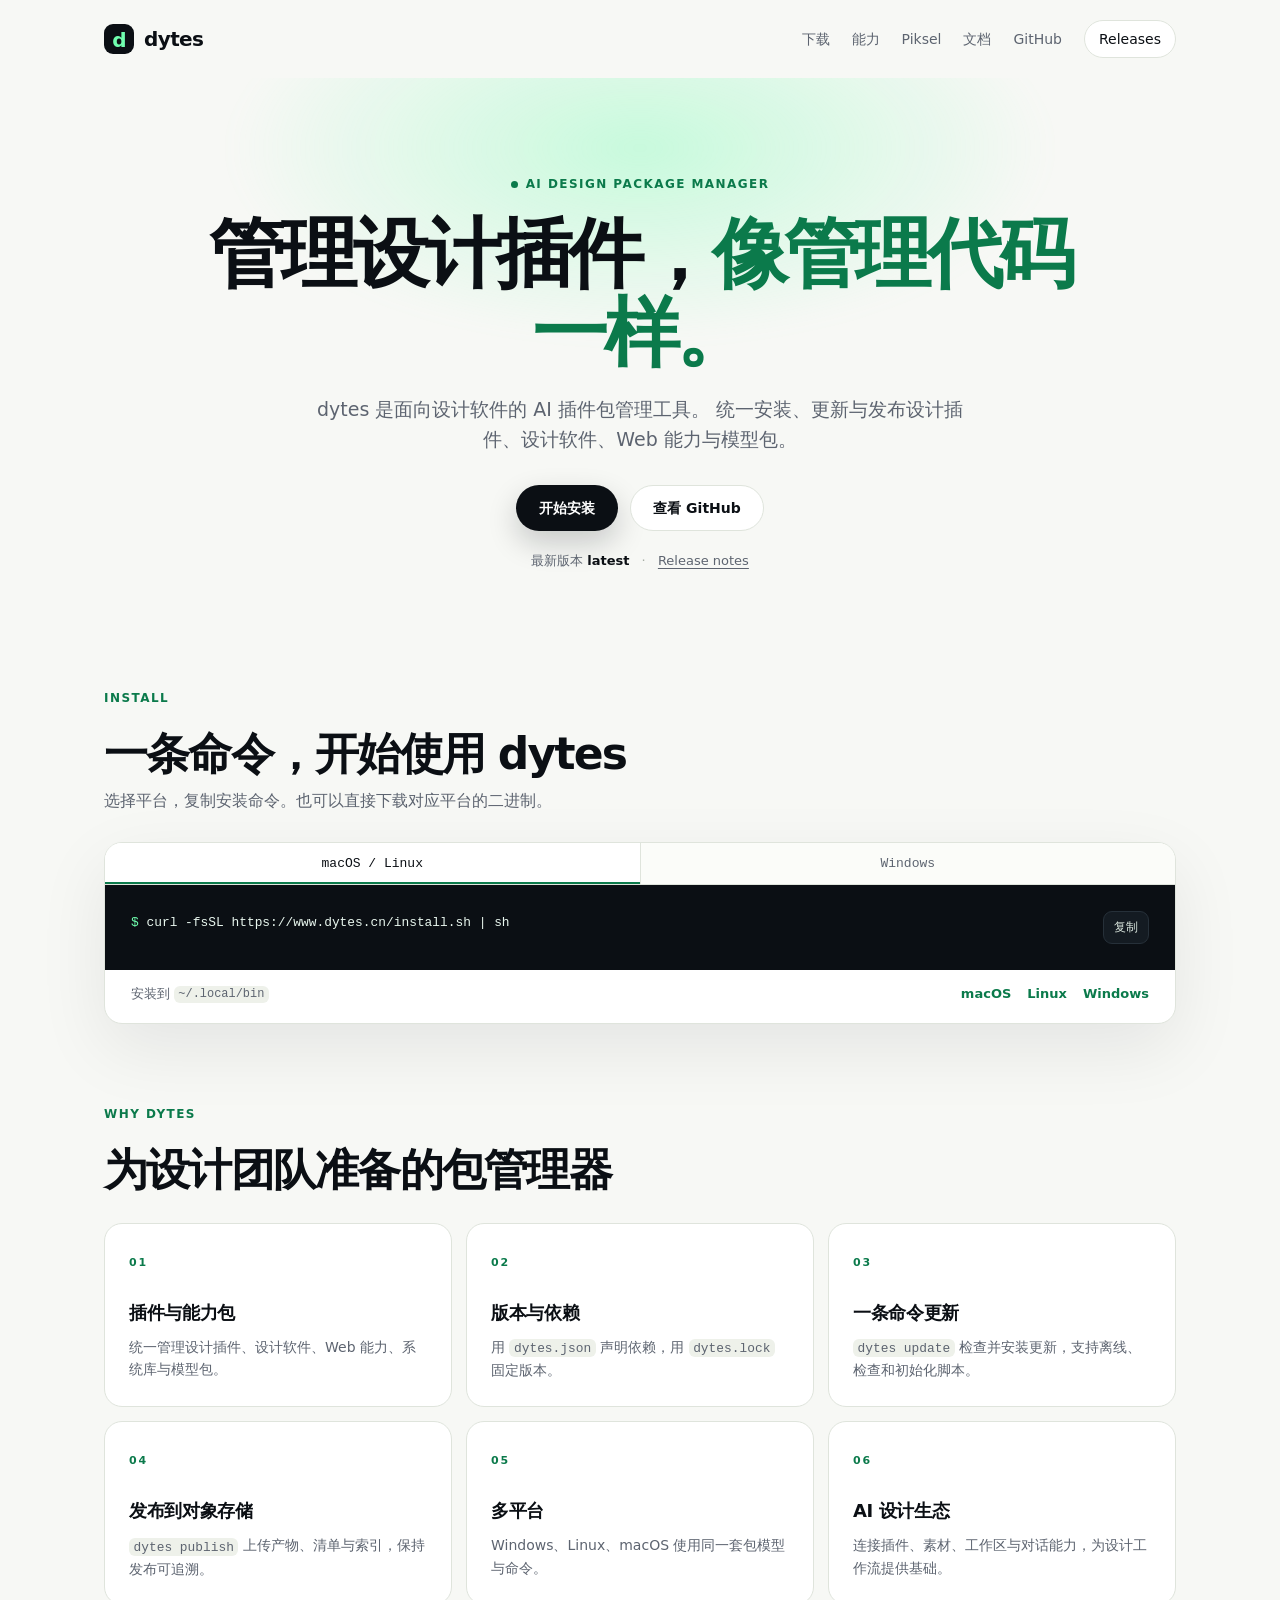
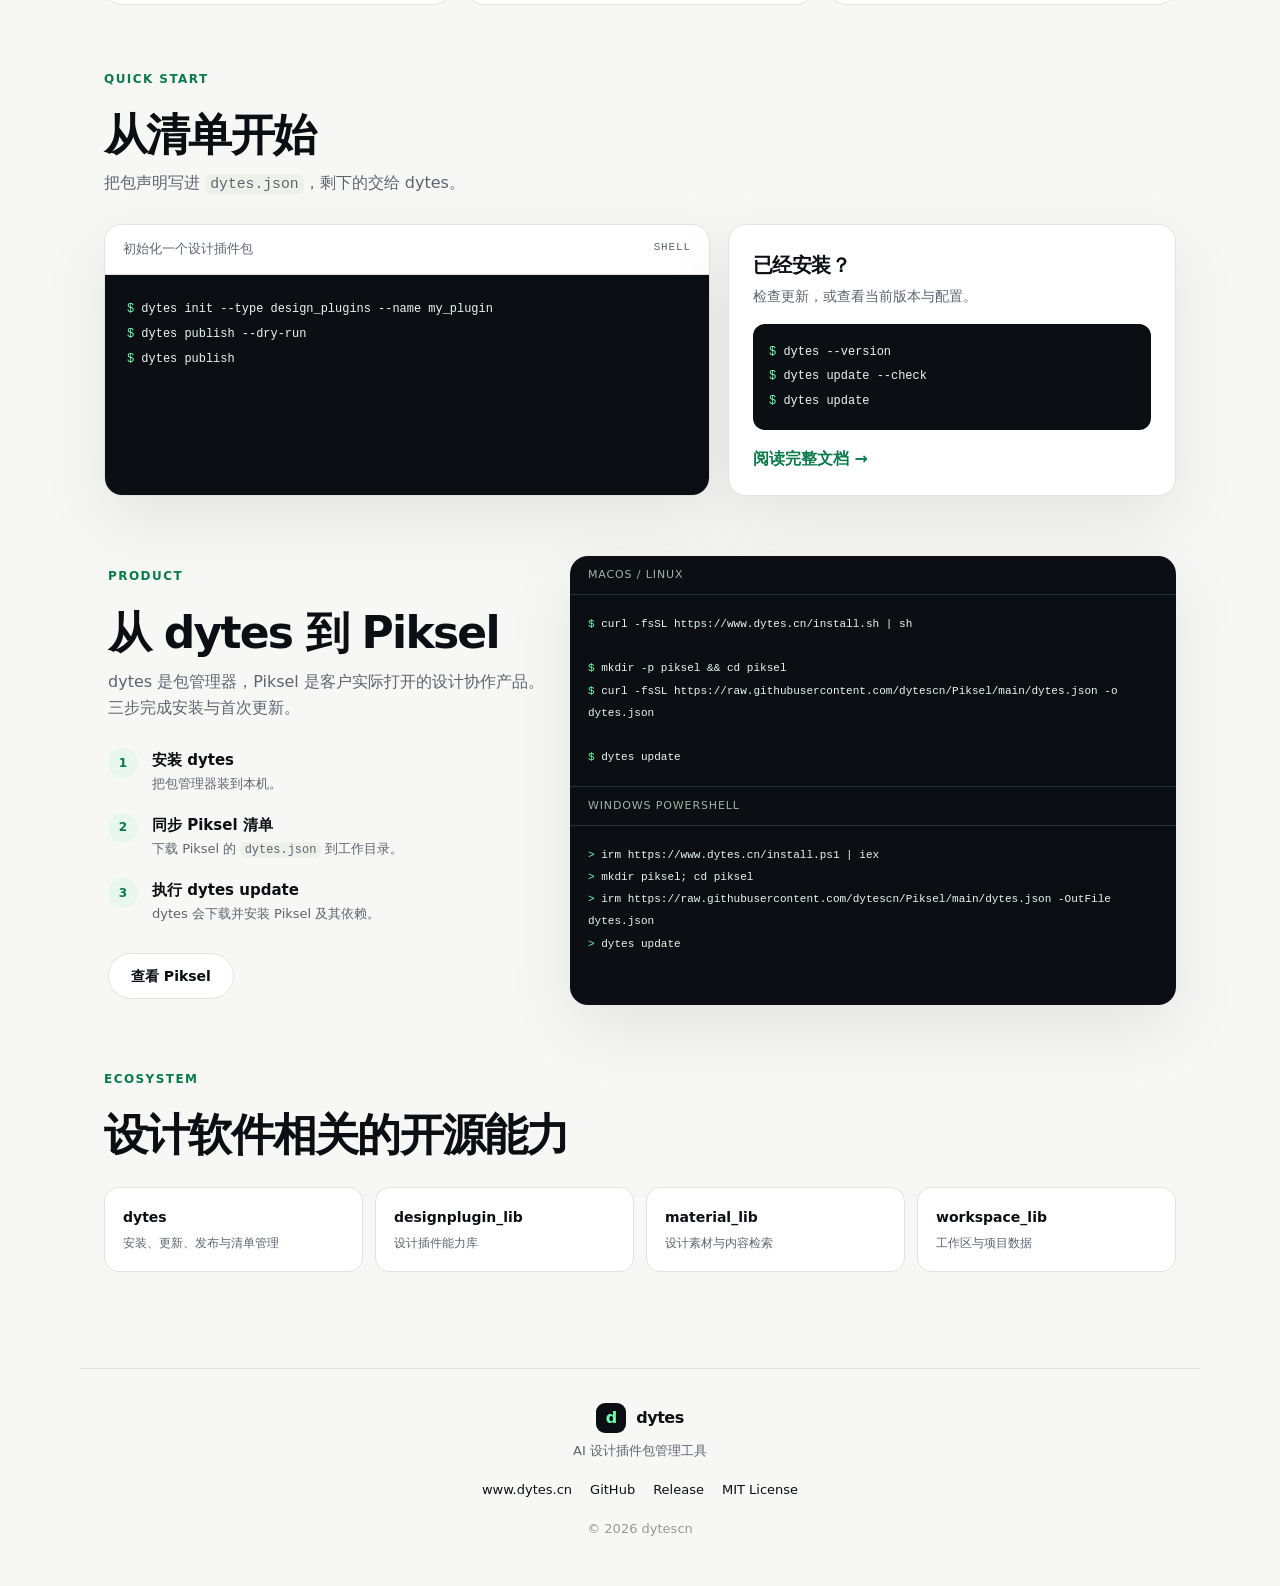
==== index.html @ 40e264ad "feat: 初始化 dytescn 官网" ====
<!doctype html>
<html lang="zh-CN">
<head>
  <meta charset="utf-8">
  <meta name="viewport" content="width=device-width, initial-scale=1">
  <title>dytes · AI 设计插件包管理工具</title>
  <meta name="description" content="dytes 是面向设计软件的 AI 插件包管理工具，统一安装、更新和发布设计插件、设计软件与模型。">
  <meta name="theme-color" content="#0b0f14">
  <link rel="canonical" href="https://www.dytes.cn/">
  <meta property="og:type" content="website">
  <meta property="og:site_name" content="dytes">
  <meta property="og:title" content="dytes · AI 设计插件包管理工具">
  <meta property="og:description" content="统一管理设计插件、设计软件与模型包。">
  <meta property="og:url" content="https://www.dytes.cn/">
  <link rel="icon" href="data:image/svg+xml,%3Csvg xmlns='http://www.w3.org/2000/svg' viewBox='0 0 64 64'%3E%3Crect width='64' height='64' rx='14' fill='%230b0f14'/%3E%3Cpath d='M20 18h12c10 0 16 5.6 16 14s-6 14-16 14H20V18zm10 8v12h2c5 0 8-2.3 8-6s-3-6-8-6h-2z' fill='%2370ffaf'/%3E%3C/svg%3E">
  <link rel="stylesheet" href="./assets/css/site.css">
</head>
<body>
  <header class="site-header">
    <a class="brand" href="/" aria-label="dytes 首页">
      <span class="brand-mark">d</span>
      <span>dytes</span>
    </a>
    <nav class="site-nav" aria-label="主导航">
      <a href="#download">下载</a>
      <a href="#features">能力</a>
      <a href="#piksel">Piksel</a>
      <a href="https://github.com/dytescn/dytes/tree/main/docs">文档</a>
      <a href="https://github.com/dytescn">GitHub</a>
      <a class="nav-cta" href="https://github.com/dytescn/dytes/releases/latest">Releases</a>
    </nav>
  </header>

  <main>
    <section class="hero">
      <div class="hero-badge">AI design package manager</div>
      <h1>管理设计插件，<span>像管理代码一样。</span></h1>
      <p class="hero-copy">
        dytes 是面向设计软件的 AI 插件包管理工具。
        统一安装、更新与发布设计插件、设计软件、Web 能力与模型包。
      </p>
      <div class="hero-actions">
        <a class="button button-primary" href="#download">开始安装</a>
        <a class="button button-ghost" href="https://github.com/dytescn">查看 GitHub</a>
      </div>
      <p class="release-line">
        最新版本 <strong data-release-version>latest</strong>
        <span class="dot">·</span>
        <a data-release-link href="https://github.com/dytescn/dytes/releases/latest">Release notes</a>
      </p>
    </section>

    <section class="download-section" id="download">
      <div class="section-heading">
        <p class="eyebrow">Install</p>
        <h2>一条命令，开始使用 dytes</h2>
        <p>选择平台，复制安装命令。也可以直接下载对应平台的二进制。</p>
      </div>

      <div class="install-card">
        <div class="install-tabs" role="tablist" aria-label="安装平台">
          <button type="button" role="tab" aria-selected="true" data-tab="unix">macOS / Linux</button>
          <button type="button" role="tab" aria-selected="false" data-tab="windows">Windows</button>
        </div>
        <div class="install-command">
          <pre><code data-command="unix"><span class="prompt">$</span> curl -fsSL https://www.dytes.cn/install.sh | sh</code><code data-command="windows" hidden><span class="prompt">&gt;</span> irm https://www.dytes.cn/install.ps1 | iex</code></pre>
          <button class="copy-button" type="button" data-copy>复制</button>
        </div>
        <div class="install-meta">
          <span data-install-hint>安装到 <code>~/.local/bin</code></span>
          <span class="install-links">
            <a href="https://github.com/dytescn/dytes/releases/latest/download/dytes-macos">macOS</a>
            <a href="https://github.com/dytescn/dytes/releases/latest/download/dytes-linux">Linux</a>
            <a href="https://github.com/dytescn/dytes/releases/latest/download/dytes-windows.exe">Windows</a>
          </span>
        </div>
      </div>
    </section>

    <section class="features" id="features">
      <div class="section-heading">
        <p class="eyebrow">Why dytes</p>
        <h2>为设计团队准备的包管理器</h2>
      </div>
      <div class="feature-grid">
        <article class="feature-card">
          <span class="feature-icon">01</span>
          <h3>插件与能力包</h3>
          <p>统一管理设计插件、设计软件、Web 能力、系统库与模型包。</p>
        </article>
        <article class="feature-card">
          <span class="feature-icon">02</span>
          <h3>版本与依赖</h3>
          <p>用 <code>dytes.json</code> 声明依赖，用 <code>dytes.lock</code> 固定版本。</p>
        </article>
        <article class="feature-card">
          <span class="feature-icon">03</span>
          <h3>一条命令更新</h3>
          <p><code>dytes update</code> 检查并安装更新，支持离线、检查和初始化脚本。</p>
        </article>
        <article class="feature-card">
          <span class="feature-icon">04</span>
          <h3>发布到对象存储</h3>
          <p><code>dytes publish</code> 上传产物、清单与索引，保持发布可追溯。</p>
        </article>
        <article class="feature-card">
          <span class="feature-icon">05</span>
          <h3>多平台</h3>
          <p>Windows、Linux、macOS 使用同一套包模型与命令。</p>
        </article>
        <article class="feature-card">
          <span class="feature-icon">06</span>
          <h3>AI 设计生态</h3>
          <p>连接插件、素材、工作区与对话能力，为设计工作流提供基础。</p>
        </article>
      </div>
    </section>

    <section class="quickstart">
      <div class="section-heading">
        <p class="eyebrow">Quick start</p>
        <h2>从清单开始</h2>
        <p>把包声明写进 <code>dytes.json</code>，剩下的交给 dytes。</p>
      </div>
      <div class="quickstart-grid">
        <div class="code-card">
          <div class="code-card-head">
            <span>初始化一个设计插件包</span>
            <span class="code-lang">shell</span>
          </div>
          <pre><code><span class="prompt">$</span> dytes init --type design_plugins --name my_plugin
<span class="prompt">$</span> dytes publish --dry-run
<span class="prompt">$</span> dytes publish</code></pre>
        </div>
        <div class="quickstart-copy">
          <h3>已经安装？</h3>
          <p>检查更新，或查看当前版本与配置。</p>
          <pre><code><span class="prompt">$</span> dytes --version
<span class="prompt">$</span> dytes update --check
<span class="prompt">$</span> dytes update</code></pre>
          <a class="text-link" href="https://github.com/dytescn/dytes/tree/main/docs">阅读完整文档 →</a>
        </div>
      </div>
    </section>

    <section class="piksel" id="piksel">
      <div class="piksel-panel">
        <div class="piksel-copy">
          <p class="eyebrow">Product</p>
          <h2>从 dytes 到 Piksel</h2>
          <p>
            dytes 是包管理器，Piksel 是客户实际打开的设计协作产品。
            三步完成安装与首次更新。
          </p>
          <ol class="steps">
            <li>
              <span class="step-index">1</span>
              <div>
                <strong>安装 dytes</strong>
                <p>把包管理器装到本机。</p>
              </div>
            </li>
            <li>
              <span class="step-index">2</span>
              <div>
                <strong>同步 Piksel 清单</strong>
                <p>下载 Piksel 的 <code>dytes.json</code> 到工作目录。</p>
              </div>
            </li>
            <li>
              <span class="step-index">3</span>
              <div>
                <strong>执行 dytes update</strong>
                <p>dytes 会下载并安装 Piksel 及其依赖。</p>
              </div>
            </li>
          </ol>
          <a class="button button-ghost" href="https://github.com/dytescn/Piksel">查看 Piksel</a>
        </div>
        <div class="piksel-terminal">
          <div class="terminal-head">macOS / Linux</div>
          <pre><code><span class="prompt">$</span> curl -fsSL https://www.dytes.cn/install.sh | sh

<span class="prompt">$</span> mkdir -p piksel &amp;&amp; cd piksel
<span class="prompt">$</span> curl -fsSL https://raw.githubusercontent.com/dytescn/Piksel/main/dytes.json -o dytes.json

<span class="prompt">$</span> dytes update</code></pre>
          <div class="terminal-head terminal-head-second">Windows PowerShell</div>
          <pre><code><span class="prompt">&gt;</span> irm https://www.dytes.cn/install.ps1 | iex
<span class="prompt">&gt;</span> mkdir piksel; cd piksel
<span class="prompt">&gt;</span> irm https://raw.githubusercontent.com/dytescn/Piksel/main/dytes.json -OutFile dytes.json
<span class="prompt">&gt;</span> dytes update</code></pre>
        </div>
      </div>
    </section>

    <section class="ecosystem" id="ecosystem">
      <div class="section-heading">
        <p class="eyebrow">Ecosystem</p>
        <h2>设计软件相关的开源能力</h2>
      </div>
      <div class="ecosystem-list">
        <a href="https://github.com/dytescn/dytes" class="ecosystem-item">
          <strong>dytes</strong>
          <span>安装、更新、发布与清单管理</span>
        </a>
        <a href="https://github.com/dytescn/designplugin_lib" class="ecosystem-item">
          <strong>designplugin_lib</strong>
          <span>设计插件能力库</span>
        </a>
        <a href="https://github.com/dytescn/material_lib" class="ecosystem-item">
          <strong>material_lib</strong>
          <span>设计素材与内容检索</span>
        </a>
        <a href="https://github.com/dytescn/workspace_lib" class="ecosystem-item">
          <strong>workspace_lib</strong>
          <span>工作区与项目数据</span>
        </a>
      </div>
    </section>
  </main>

  <footer class="site-footer">
    <div class="footer-brand">
      <span class="brand-mark">d</span>
      <strong>dytes</strong>
    </div>
    <p>AI 设计插件包管理工具</p>
    <div class="footer-links">
      <a href="https://www.dytes.cn">www.dytes.cn</a>
      <a href="https://github.com/dytescn">GitHub</a>
      <a href="https://github.com/dytescn/dytes/releases/latest">Release</a>
      <a href="https://github.com/dytescn/dytes/blob/main/LICENSE">MIT License</a>
    </div>
    <p class="copyright">© 2026 dytescn</p>
  </footer>

  <script src="./assets/js/site.js" defer></script>
</body>
</html>
---- assets/css/site.css ----
:root {
  --bg: #f7f8f5;
  --surface: #ffffff;
  --ink: #0b0f14;
  --muted: #5d6470;
  --line: #dfe4dc;
  --accent: #0b7a4b;
  --accent-bright: #70ffaf;
  --accent-soft: #e7f7ee;
  --code: #0b0f14;
  --code-line: #263039;
  --shadow: 0 24px 70px rgba(11, 15, 20, 0.08);
  --radius: 18px;
  --max: 1120px;
}

* {
  box-sizing: border-box;
}

html {
  scroll-behavior: smooth;
}

body {
  margin: 0;
  background: var(--bg);
  color: var(--ink);
  font-family: "Inter", "SF Pro Text", "Segoe UI", "PingFang SC", "Microsoft YaHei", system-ui, sans-serif;
  line-height: 1.6;
  -webkit-font-smoothing: antialiased;
}

a {
  color: inherit;
  text-decoration: none;
}

button,
code,
pre {
  font-family: "SFMono-Regular", "Cascadia Code", "JetBrains Mono", Consolas, monospace;
}

code {
  font-size: 0.92em;
  background: #eef1ea;
  border-radius: 6px;
  padding: 0.12em 0.35em;
}

pre code {
  background: none;
  padding: 0;
}

.site-header {
  position: sticky;
  top: 0;
  z-index: 20;
  display: flex;
  align-items: center;
  justify-content: space-between;
  gap: 24px;
  max-width: var(--max);
  margin: 0 auto;
  padding: 20px 24px;
  backdrop-filter: blur(16px);
  background: rgba(247, 248, 245, 0.86);
}

.brand,
.footer-brand {
  display: inline-flex;
  align-items: center;
  gap: 10px;
  font-weight: 700;
  letter-spacing: -0.03em;
  font-size: 20px;
}

.brand-mark {
  display: inline-grid;
  place-items: center;
  width: 30px;
  height: 30px;
  border-radius: 9px;
  background: var(--ink);
  color: var(--accent-bright);
  font-weight: 800;
}

.site-nav {
  display: flex;
  align-items: center;
  gap: 22px;
  font-size: 14px;
  color: var(--muted);
}

.site-nav a {
  transition: color 0.2s ease;
}

.site-nav a:hover,
.site-nav a:focus-visible {
  color: var(--ink);
}

.nav-cta {
  color: var(--ink) !important;
  border: 1px solid var(--line);
  border-radius: 999px;
  padding: 7px 14px;
  background: var(--surface);
}

main {
  overflow: hidden;
}

.hero {
  position: relative;
  max-width: var(--max);
  margin: 0 auto;
  padding: 92px 24px 72px;
  text-align: center;
}

.hero::before {
  content: "";
  position: absolute;
  inset: -140px 10% auto;
  height: 420px;
  background: radial-gradient(ellipse at center, rgba(112, 255, 175, 0.35), transparent 65%);
  filter: blur(10px);
  z-index: -1;
}

.hero-badge,
.eyebrow {
  display: inline-flex;
  align-items: center;
  gap: 8px;
  color: var(--accent);
  font-size: 12px;
  font-weight: 700;
  letter-spacing: 0.12em;
  text-transform: uppercase;
}

.hero-badge::before {
  content: "";
  width: 7px;
  height: 7px;
  border-radius: 50%;
  background: var(--accent);
}

h1,
h2,
h3,
p {
  margin-top: 0;
}

h1 {
  max-width: 880px;
  margin: 18px auto 22px;
  font-size: clamp(42px, 7vw, 76px);
  line-height: 1.04;
  letter-spacing: -0.055em;
}

h1 span {
  color: var(--accent);
}

.hero-copy {
  max-width: 660px;
  margin: 0 auto 30px;
  color: var(--muted);
  font-size: clamp(16px, 2vw, 19px);
}

.hero-actions {
  display: flex;
  justify-content: center;
  flex-wrap: wrap;
  gap: 12px;
}

.button {
  display: inline-flex;
  align-items: center;
  justify-content: center;
  min-height: 46px;
  padding: 0 22px;
  border-radius: 999px;
  border: 1px solid transparent;
  font-size: 14px;
  font-weight: 700;
  transition: transform 0.2s ease, box-shadow 0.2s ease, background 0.2s ease;
}

.button:hover {
  transform: translateY(-1px);
}

.button-primary {
  background: var(--ink);
  color: #fff;
  box-shadow: 0 12px 30px rgba(11, 15, 20, 0.2);
}

.button-primary:hover {
  background: #182028;
}

.button-ghost {
  background: var(--surface);
  border-color: var(--line);
}

.release-line {
  margin: 20px 0 0;
  color: var(--muted);
  font-size: 13px;
}

.release-line strong {
  color: var(--ink);
}

.release-line a {
  text-decoration: underline;
  text-underline-offset: 3px;
}

.dot {
  margin: 0 8px;
  color: #a7aea4;
}

.download-section,
.features,
.quickstart,

.piksel {
  max-width: var(--max);
  margin: 0 auto;
  padding: 40px 24px 20px;
}

.piksel-panel {
  display: grid;
  grid-template-columns: 0.85fr 1.15fr;
  gap: 18px;
  align-items: stretch;
}

.piksel-copy {
  padding: 6px 4px;
}

.piksel-copy h2 {
  margin: 10px 0 12px;
  font-size: clamp(30px, 4vw, 44px);
  line-height: 1.1;
  letter-spacing: -0.04em;
}

.piksel-copy > p:not(.eyebrow) {
  color: var(--muted);
}

.steps {
  display: grid;
  gap: 18px;
  margin: 28px 0;
  padding: 0;
  list-style: none;
}

.steps li {
  display: flex;
  gap: 14px;
  align-items: flex-start;
}

.step-index {
  display: inline-grid;
  flex: 0 0 30px;
  place-items: center;
  width: 30px;
  height: 30px;
  border-radius: 50%;
  background: var(--accent-soft);
  color: var(--accent);
  font-size: 12px;
  font-weight: 700;
}

.steps strong {
  display: block;
  font-size: 15px;
}

.steps p {
  margin: 2px 0 0;
  color: var(--muted);
  font-size: 13px;
}

.piksel-terminal {
  overflow: hidden;
  border-radius: var(--radius);
  background: var(--code);
  color: #e9f7ef;
  box-shadow: var(--shadow);
}

.terminal-head {
  padding: 10px 18px;
  border-bottom: 1px solid var(--code-line);
  color: #9eb3a5;
  font-size: 11px;
  letter-spacing: 0.08em;
  text-transform: uppercase;
}

.terminal-head-second {
  border-top: 1px solid var(--code-line);
}

.piksel-terminal pre {
  margin: 0;
  padding: 18px;
  overflow-x: auto;
  color: #e9f7ef;
  font-size: 12px;
  line-height: 1.85;
}

.piksel-terminal pre code {
  white-space: pre-wrap;
  word-break: break-word;
}

@media (max-width: 880px) {
  .piksel-panel {
    grid-template-columns: 1fr;
  }

  .piksel-copy {
    padding: 0;
  }
}

.ecosystem {
  max-width: var(--max);
  margin: 0 auto;
  padding: 76px 24px;
}

.section-heading {
  max-width: 680px;
  margin-bottom: 28px;
}

.section-heading h2 {
  margin: 10px 0 10px;
  font-size: clamp(30px, 4vw, 44px);
  line-height: 1.1;
  letter-spacing: -0.04em;
}

.section-heading p:last-child {
  margin-bottom: 0;
  color: var(--muted);
}

.install-card {
  overflow: hidden;
  border: 1px solid var(--line);
  border-radius: var(--radius);
  background: var(--surface);
  box-shadow: var(--shadow);
}

.install-tabs {
  display: flex;
  border-bottom: 1px solid var(--line);
  background: #fbfcf9;
}

.install-tabs button {
  flex: 1;
  border: 0;
  border-right: 1px solid var(--line);
  background: transparent;
  padding: 13px 18px;
  color: var(--muted);
  font-size: 13px;
  cursor: pointer;
}

.install-tabs button:last-child {
  border-right: 0;
}

.install-tabs button[aria-selected="true"] {
  color: var(--ink);
  background: var(--surface);
  box-shadow: inset 0 -2px 0 var(--accent);
}

.install-command {
  display: flex;
  align-items: flex-start;
  gap: 16px;
  padding: 26px;
  background: var(--code);
  color: #e9f7ef;
}

.install-command pre {
  flex: 1;
  min-width: 0;
  margin: 0;
  overflow-x: auto;
  white-space: pre-wrap;
  word-break: break-word;
  font-size: 14px;
}

.prompt {
  color: var(--accent-bright);
  user-select: none;
}

.copy-button {
  border: 1px solid var(--code-line);
  border-radius: 9px;
  background: #141b22;
  color: #d8e4dc;
  padding: 7px 10px;
  font-size: 12px;
  cursor: pointer;
  white-space: nowrap;
  transition: background 0.2s ease, border-color 0.2s ease;
}

.copy-button:hover {
  background: #1d2831;
  border-color: #3b4a54;
}

.install-meta {
  display: flex;
  align-items: center;
  justify-content: space-between;
  gap: 18px;
  flex-wrap: wrap;
  padding: 14px 26px 18px;
  color: var(--muted);
  font-size: 13px;
}

.install-links {
  display: flex;
  gap: 16px;
}

.install-links a,
.text-link {
  color: var(--accent);
  font-weight: 600;
}

.features {
  padding-top: 56px;
}

.feature-grid {
  display: grid;
  grid-template-columns: repeat(3, minmax(0, 1fr));
  gap: 14px;
}

.feature-card {
  border: 1px solid var(--line);
  border-radius: var(--radius);
  background: var(--surface);
  padding: 24px;
  transition: transform 0.2s ease, box-shadow 0.2s ease;
}

.feature-card:hover {
  transform: translateY(-3px);
  box-shadow: 0 16px 40px rgba(11, 15, 20, 0.07);
}

.feature-icon {
  display: inline-block;
  margin-bottom: 28px;
  color: var(--accent);
  font-size: 11px;
  font-weight: 700;
  letter-spacing: 0.16em;
}

.feature-card h3 {
  margin-bottom: 8px;
  font-size: 18px;
  letter-spacing: -0.02em;
}

.feature-card p {
  margin-bottom: 0;
  color: var(--muted);
  font-size: 14px;
}

.quickstart {
  padding-top: 40px;
}

.quickstart-grid {
  display: grid;
  grid-template-columns: 1.15fr 0.85fr;
  gap: 18px;
  align-items: stretch;
}

.code-card,
.quickstart-copy {
  border: 1px solid var(--line);
  border-radius: var(--radius);
  background: var(--surface);
  box-shadow: var(--shadow);
}

.code-card-head {
  display: flex;
  justify-content: space-between;
  gap: 12px;
  padding: 14px 18px;
  border-bottom: 1px solid var(--line);
  font-size: 13px;
  color: var(--muted);
}

.code-lang {
  font-family: "SFMono-Regular", Consolas, monospace;
  font-size: 11px;
  text-transform: uppercase;
  letter-spacing: 0.08em;
}

.code-card pre,
.quickstart-copy pre {
  margin: 0;
  padding: 22px;
  overflow-x: auto;
  background: var(--code);
  color: #e9f7ef;
  font-size: 13px;
  line-height: 1.9;
}

.code-card {
  overflow: hidden;
}

.code-card pre {
  min-height: 100%;
}

.quickstart-copy {
  padding: 24px;
}

.quickstart-copy h3 {
  margin-bottom: 4px;
  font-size: 20px;
  letter-spacing: -0.03em;
}

.quickstart-copy p {
  color: var(--muted);
  font-size: 14px;
}

.quickstart-copy pre {
  margin: 16px 0;
  border-radius: 12px;
  padding: 16px;
}

.ecosystem {
  padding-top: 40px;
  padding-bottom: 96px;
}

.ecosystem-list {
  display: grid;
  grid-template-columns: repeat(4, minmax(0, 1fr));
  gap: 12px;
}

.ecosystem-item {
  display: flex;
  flex-direction: column;
  gap: 5px;
  padding: 18px;
  border: 1px solid var(--line);
  border-radius: 14px;
  background: var(--surface);
  transition: border-color 0.2s ease, transform 0.2s ease;
}

.ecosystem-item:hover {
  border-color: var(--accent);
  transform: translateY(-2px);
}

.ecosystem-item strong {
  font-size: 14px;
}

.ecosystem-item span {
  color: var(--muted);
  font-size: 12px;
}

.site-footer {
  max-width: var(--max);
  margin: 0 auto;
  padding: 34px 24px 42px;
  border-top: 1px solid var(--line);
  text-align: center;
  color: var(--muted);
}

.footer-brand {
  justify-content: center;
  color: var(--ink);
  font-size: 16px;
}

.site-footer > p {
  margin: 8px 0;
  font-size: 13px;
}

.footer-links {
  display: flex;
  justify-content: center;
  flex-wrap: wrap;
  gap: 18px;
  margin: 18px 0;
  font-size: 13px;
}

.footer-links a {
  color: var(--ink);
}

.footer-links a:hover {
  color: var(--accent);
}

.copyright {
  color: #929a90;
}

:focus-visible {
  outline: 3px solid rgba(11, 122, 75, 0.45);
  outline-offset: 3px;
}

@media (max-width: 880px) {
  .site-header {
    padding: 16px 18px;
  }

  .site-nav {
    gap: 14px;
    font-size: 13px;
  }

  .site-nav a:nth-child(2),
  .site-nav a:nth-child(3) {
    display: none;
  }

  .hero {
    padding-top: 64px;
  }

  .feature-grid {
    grid-template-columns: repeat(2, minmax(0, 1fr));
  }

  .quickstart-grid {
    grid-template-columns: 1fr;
  }

  .ecosystem-list {
    grid-template-columns: repeat(2, minmax(0, 1fr));
  }
}

@media (max-width: 560px) {
  h1 {
    font-size: 42px;
  }

  .hero-actions .button {
    width: 100%;
  }

  .install-command {
    flex-direction: column;
  }

  .copy-button {
    align-self: flex-end;
  }

  .install-meta {
    align-items: flex-start;
    flex-direction: column;
  }

  .feature-grid,
  .ecosystem-list {
    grid-template-columns: 1fr;
  }
}
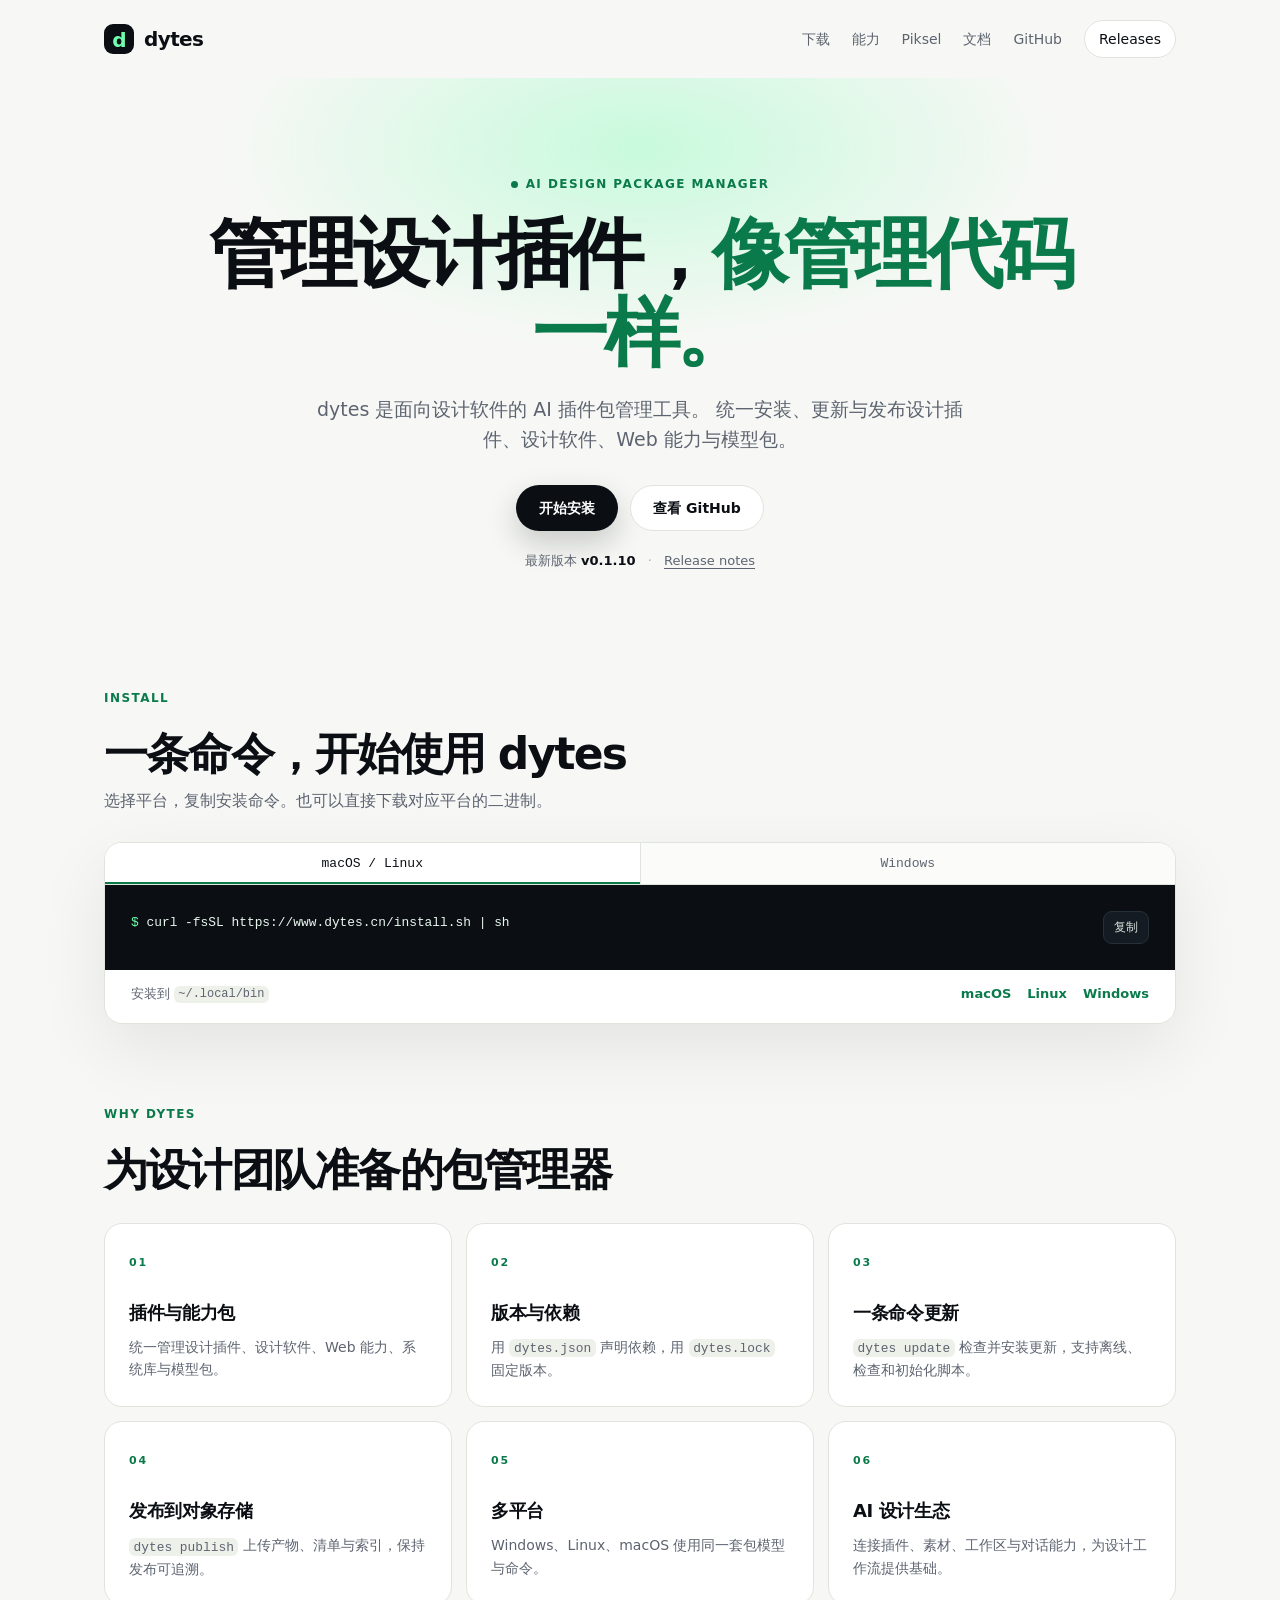
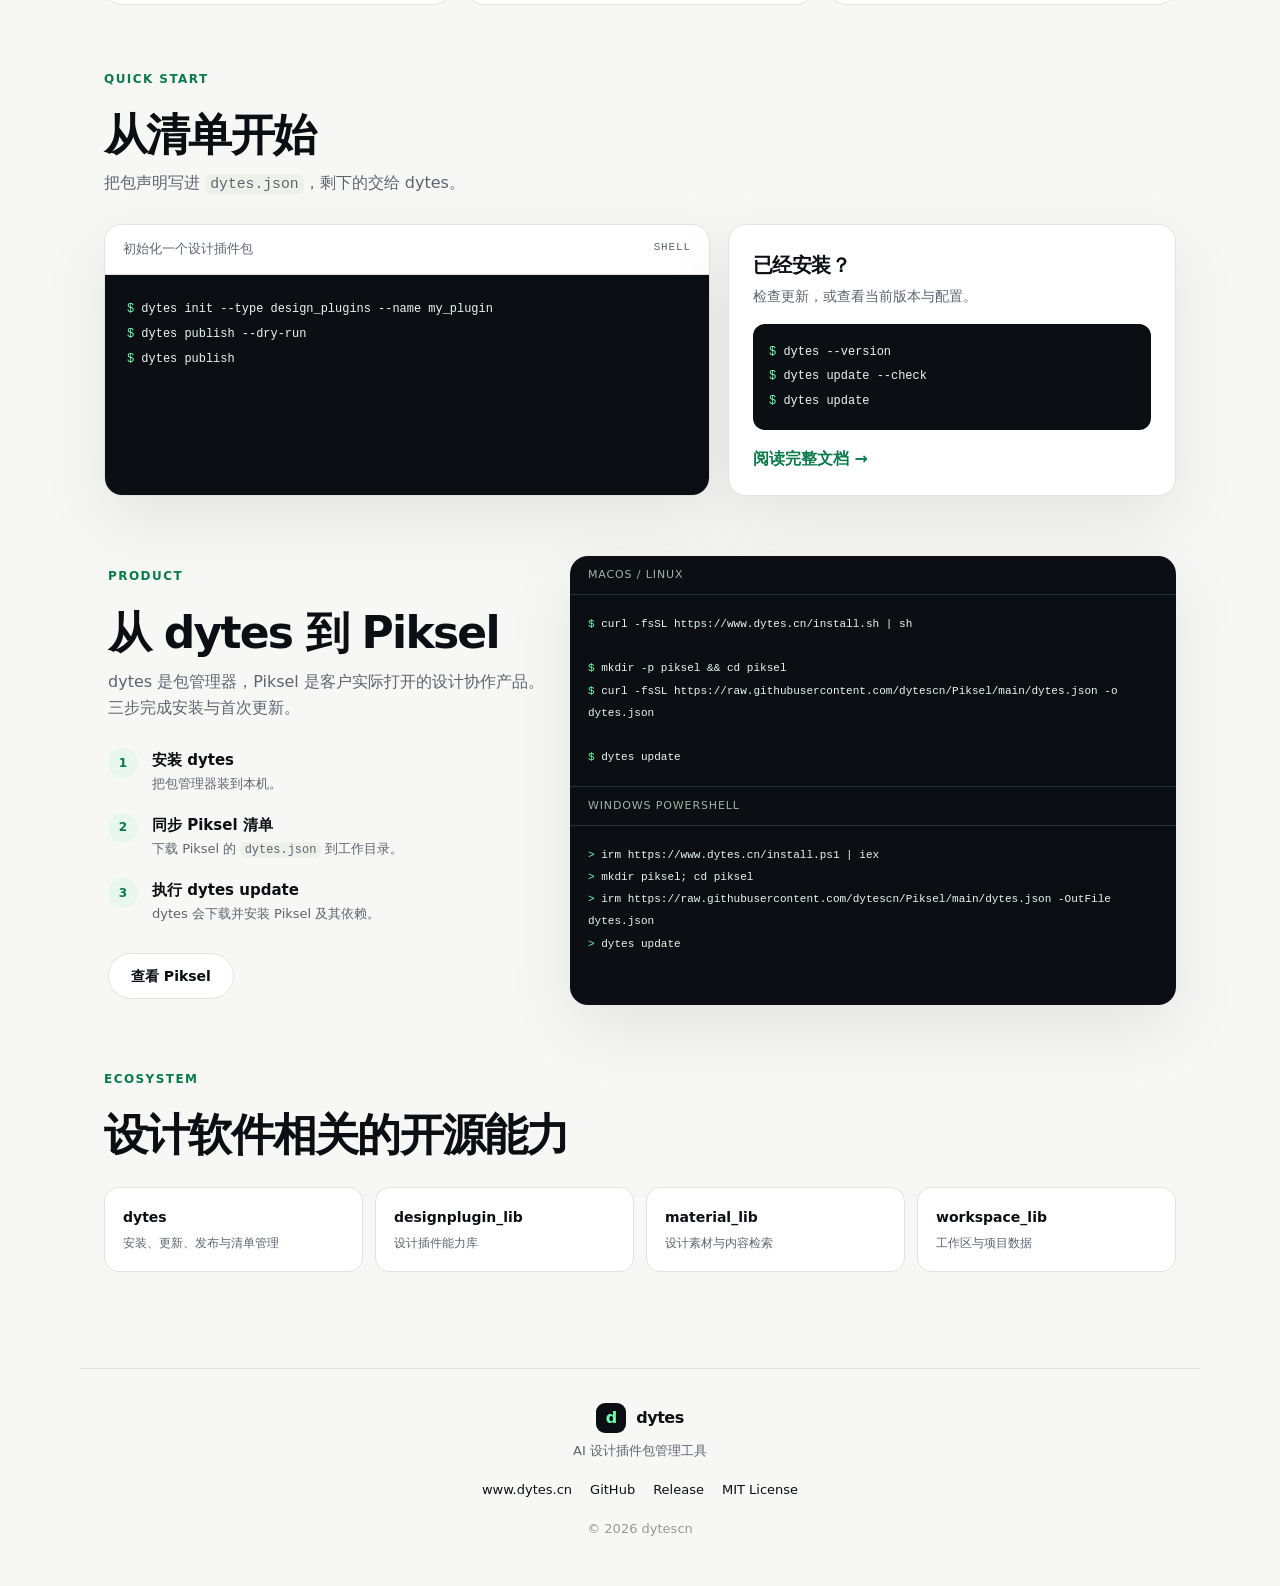
==== commit 1c87563d: "feat: 同步 dytes 发布版本并新增自动同步 workflow" ====
--- a/index.html
+++ b/index.html
@@ -69,9 +69,9 @@
         <div class="install-meta">
           <span data-install-hint>安装到 <code>~/.local/bin</code></span>
           <span class="install-links">
-            <a href="https://github.com/dytescn/dytes/releases/latest/download/dytes-macos">macOS</a>
-            <a href="https://github.com/dytescn/dytes/releases/latest/download/dytes-linux">Linux</a>
-            <a href="https://github.com/dytescn/dytes/releases/latest/download/dytes-windows.exe">Windows</a>
+            <a data-download="macos" href="https://packages.funxdata.com/core/dytes/latest/macos/dytes">macOS</a>
+            <a data-download="linux" href="https://packages.funxdata.com/core/dytes/latest/linux/dytes">Linux</a>
+            <a data-download="windows" href="https://packages.funxdata.com/core/dytes/latest/windows/dytes.exe">Windows</a>
           </span>
         </div>
       </div>
@@ -235,6 +235,7 @@
     <p class="copyright">© 2026 dytescn</p>
   </footer>
 
+  <script src="https://packages.funxdata.com/core/dytes/latest/version.js" defer></script>
   <script src="./assets/js/site.js" defer></script>
 </body>
 </html>
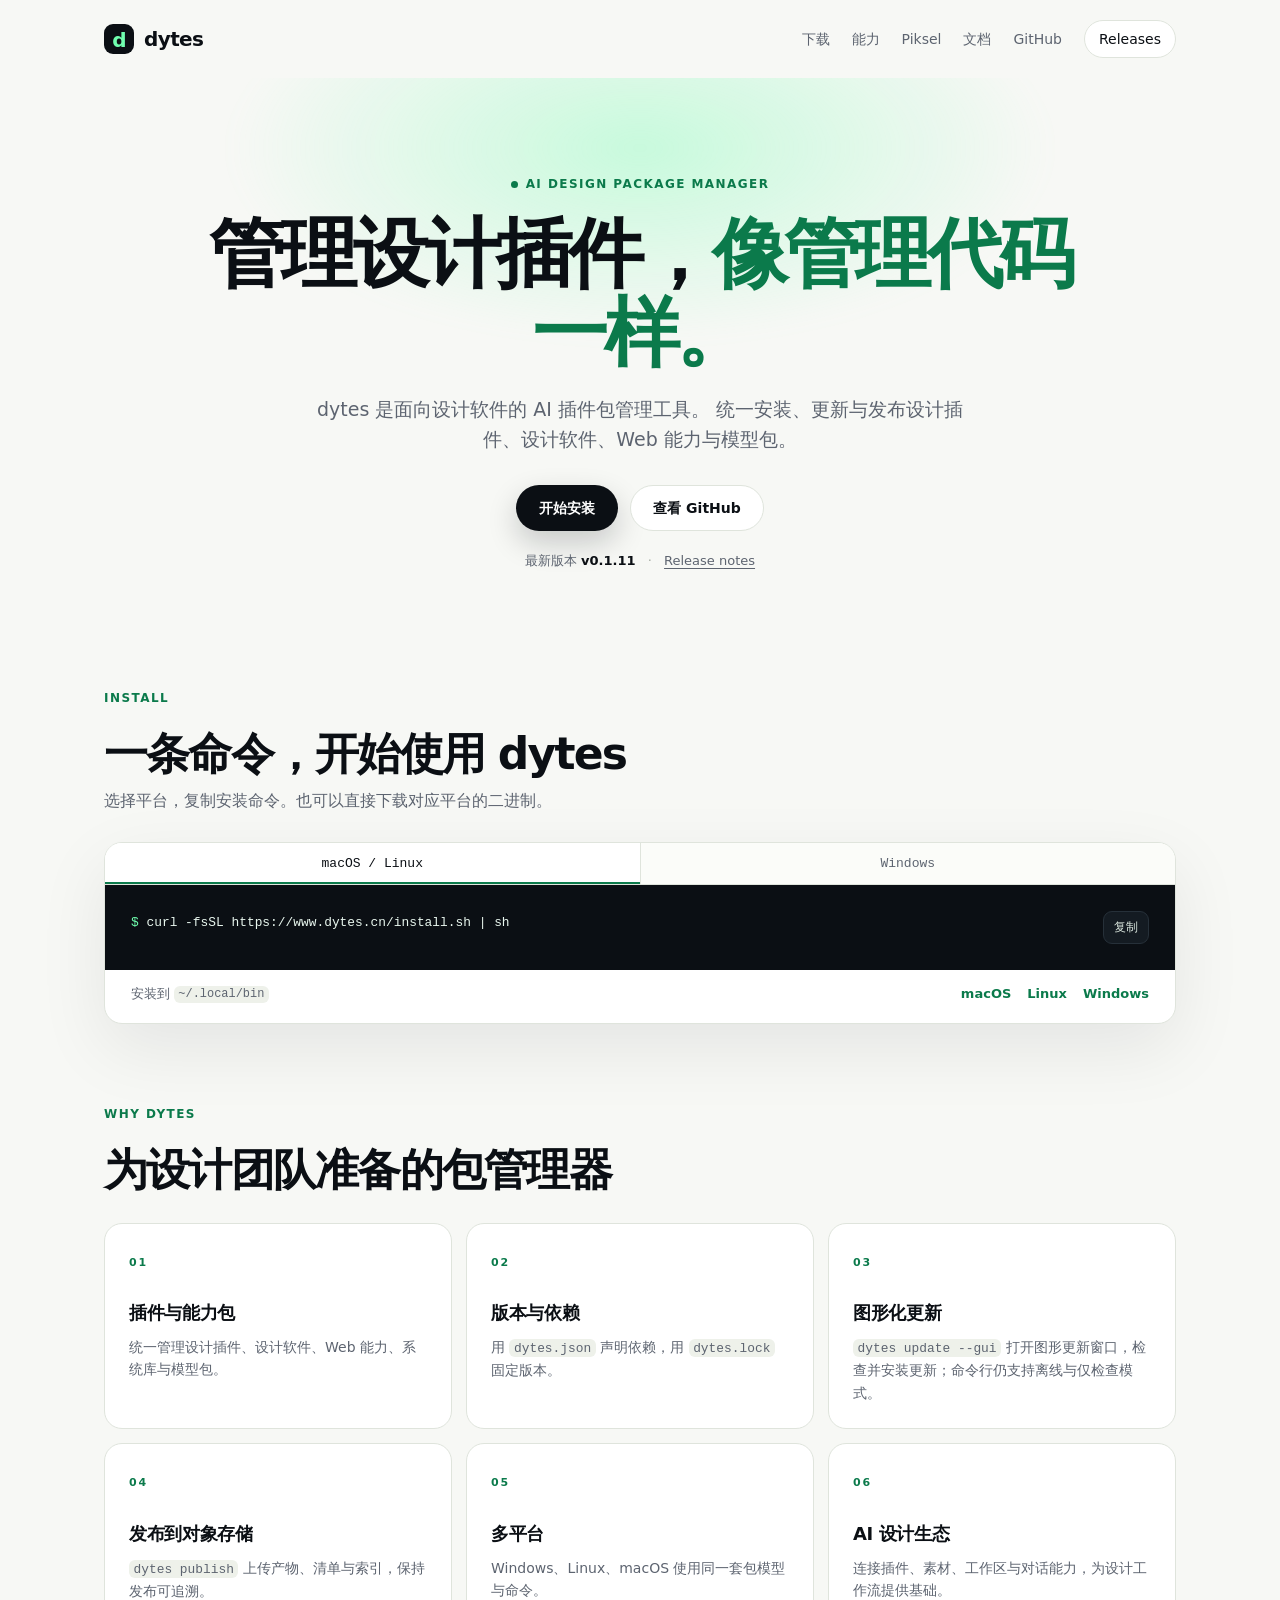
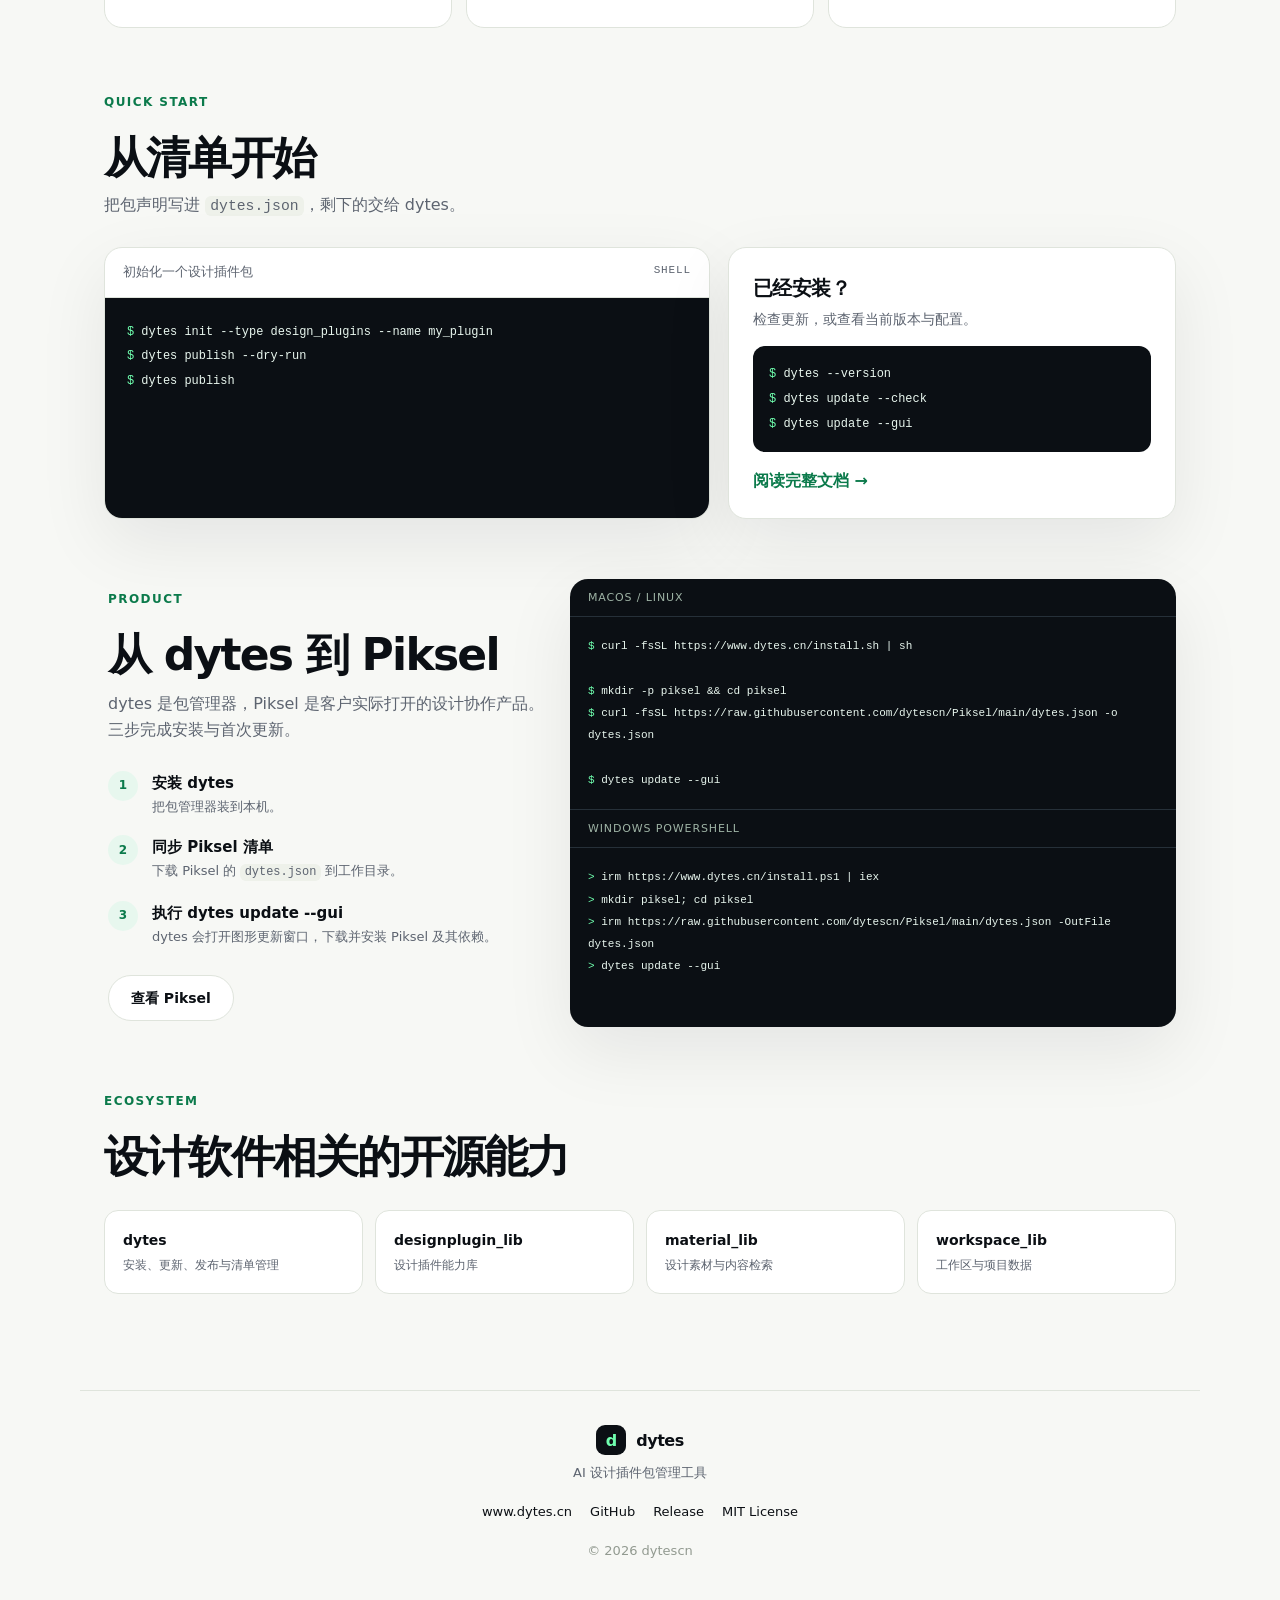
==== commit a9ceca52: "docs: Piksel 安装与更新示例改用 dytes update --gui" ====
--- a/index.html
+++ b/index.html
@@ -95,8 +95,8 @@
         </article>
         <article class="feature-card">
           <span class="feature-icon">03</span>
-          <h3>一条命令更新</h3>
-          <p><code>dytes update</code> 检查并安装更新，支持离线、检查和初始化脚本。</p>
+          <h3>图形化更新</h3>
+          <p><code>dytes update --gui</code> 打开图形更新窗口，检查并安装更新；命令行仍支持离线与仅检查模式。</p>
         </article>
         <article class="feature-card">
           <span class="feature-icon">04</span>
@@ -137,7 +137,7 @@
           <p>检查更新，或查看当前版本与配置。</p>
           <pre><code><span class="prompt">$</span> dytes --version
 <span class="prompt">$</span> dytes update --check
-<span class="prompt">$</span> dytes update</code></pre>
+<span class="prompt">$</span> dytes update --gui</code></pre>
           <a class="text-link" href="https://github.com/dytescn/dytes/tree/main/docs">阅读完整文档 →</a>
         </div>
       </div>
@@ -170,8 +170,8 @@
             <li>
               <span class="step-index">3</span>
               <div>
-                <strong>执行 dytes update</strong>
-                <p>dytes 会下载并安装 Piksel 及其依赖。</p>
+                <strong>执行 dytes update --gui</strong>
+                <p>dytes 会打开图形更新窗口，下载并安装 Piksel 及其依赖。</p>
               </div>
             </li>
           </ol>
@@ -184,12 +184,12 @@
 <span class="prompt">$</span> mkdir -p piksel &amp;&amp; cd piksel
 <span class="prompt">$</span> curl -fsSL https://raw.githubusercontent.com/dytescn/Piksel/main/dytes.json -o dytes.json
 
-<span class="prompt">$</span> dytes update</code></pre>
+<span class="prompt">$</span> dytes update --gui</code></pre>
           <div class="terminal-head terminal-head-second">Windows PowerShell</div>
           <pre><code><span class="prompt">&gt;</span> irm https://www.dytes.cn/install.ps1 | iex
 <span class="prompt">&gt;</span> mkdir piksel; cd piksel
 <span class="prompt">&gt;</span> irm https://raw.githubusercontent.com/dytescn/Piksel/main/dytes.json -OutFile dytes.json
-<span class="prompt">&gt;</span> dytes update</code></pre>
+<span class="prompt">&gt;</span> dytes update --gui</code></pre>
         </div>
       </div>
     </section>
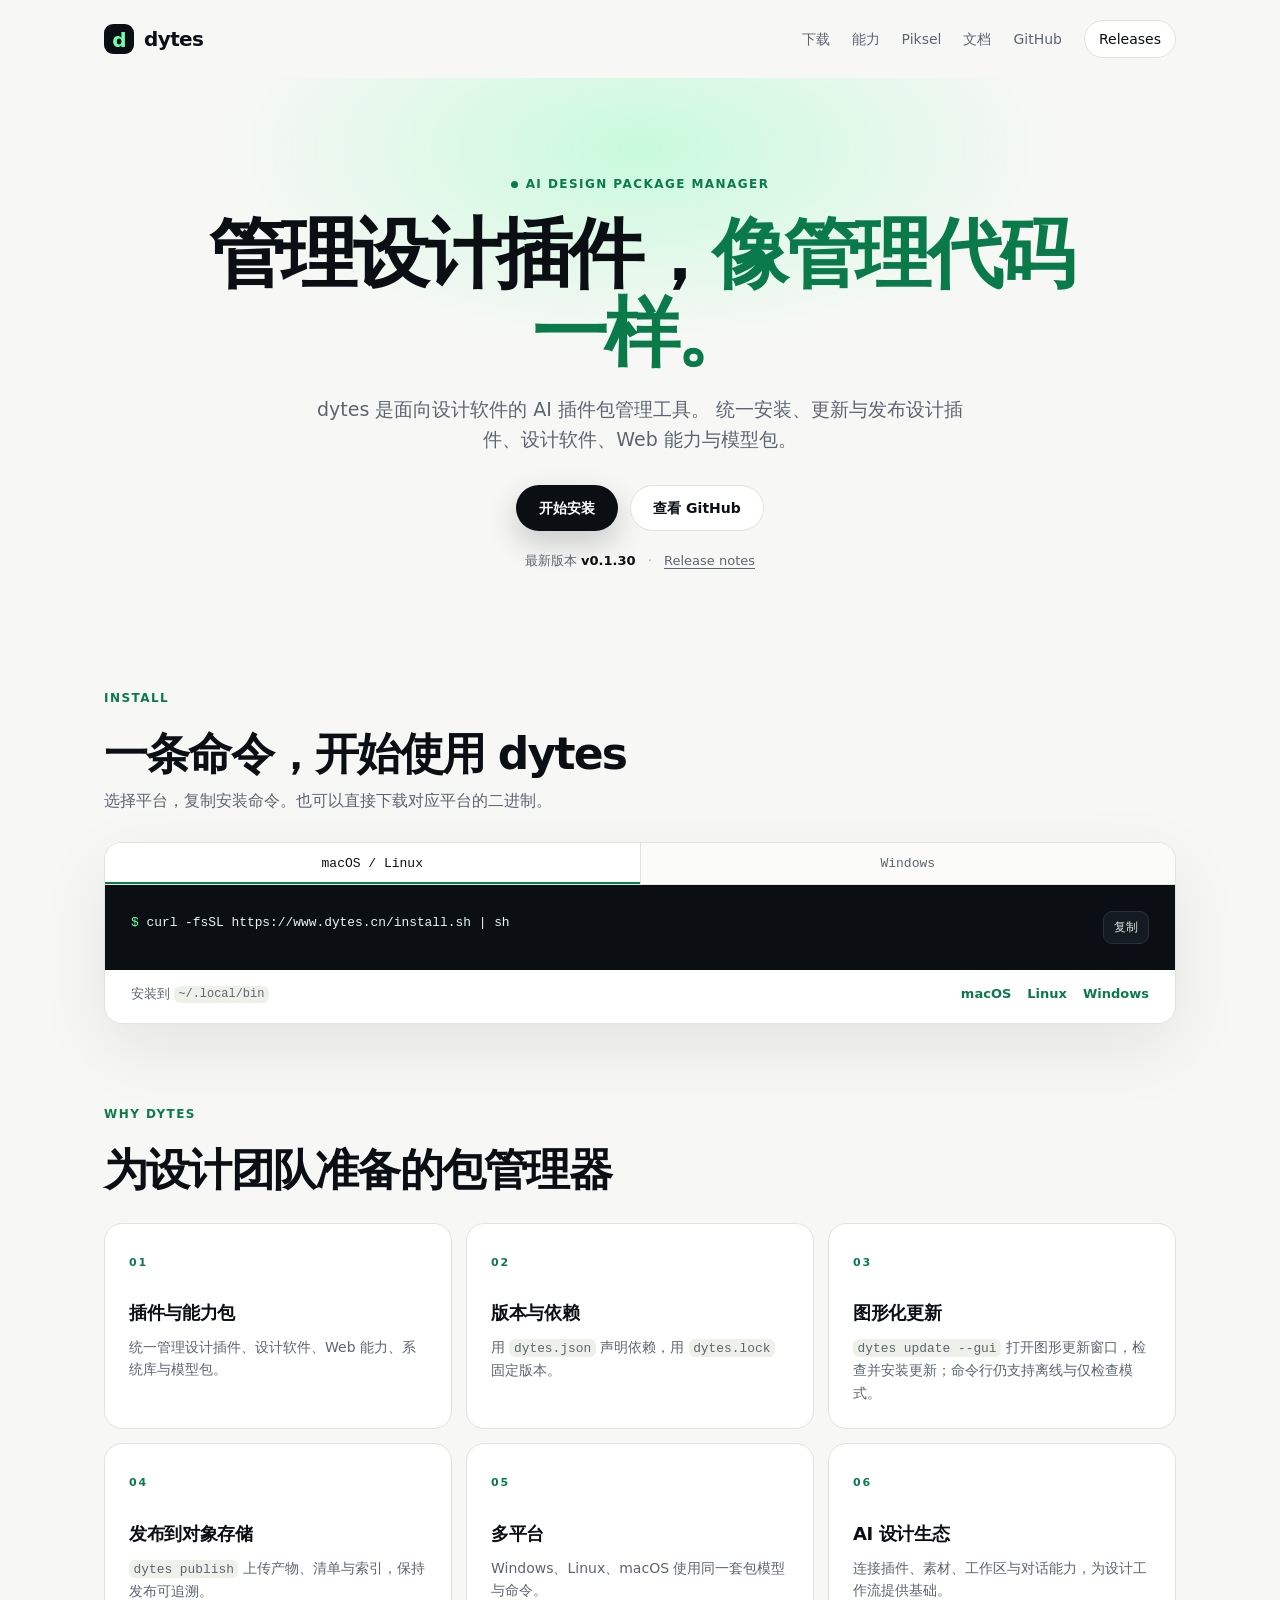
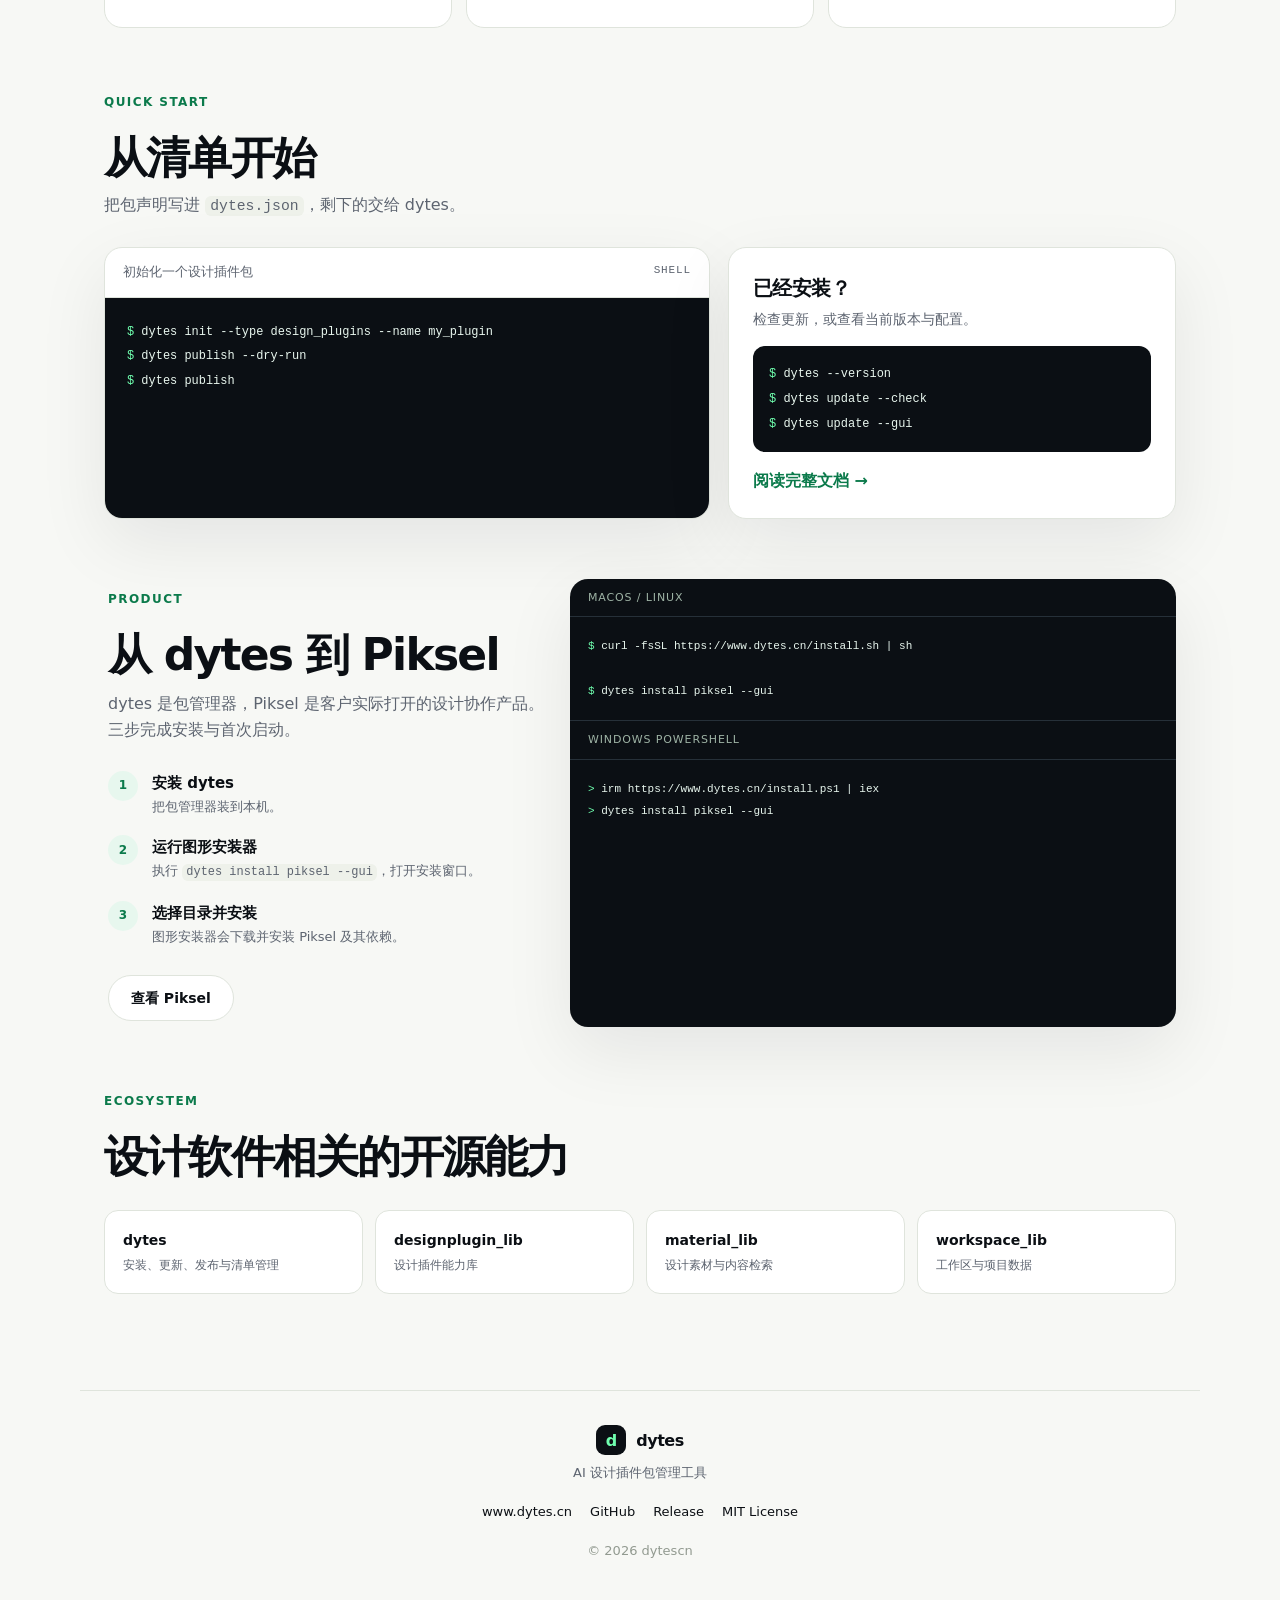
==== commit dbaf538f: "fix: 同步 dytes 0.1.30 版本并改用图形安装命令" ====
--- a/index.html
+++ b/index.html
@@ -150,7 +150,7 @@
           <h2>从 dytes 到 Piksel</h2>
           <p>
             dytes 是包管理器，Piksel 是客户实际打开的设计协作产品。
-            三步完成安装与首次更新。
+            三步完成安装与首次启动。
           </p>
           <ol class="steps">
             <li>
@@ -163,15 +163,15 @@
             <li>
               <span class="step-index">2</span>
               <div>
-                <strong>同步 Piksel 清单</strong>
-                <p>下载 Piksel 的 <code>dytes.json</code> 到工作目录。</p>
+                <strong>运行图形安装器</strong>
+                <p>执行 <code>dytes install piksel --gui</code>，打开安装窗口。</p>
               </div>
             </li>
             <li>
               <span class="step-index">3</span>
               <div>
-                <strong>执行 dytes update --gui</strong>
-                <p>dytes 会打开图形更新窗口，下载并安装 Piksel 及其依赖。</p>
+                <strong>选择目录并安装</strong>
+                <p>图形安装器会下载并安装 Piksel 及其依赖。</p>
               </div>
             </li>
           </ol>
@@ -181,15 +181,10 @@
           <div class="terminal-head">macOS / Linux</div>
           <pre><code><span class="prompt">$</span> curl -fsSL https://www.dytes.cn/install.sh | sh
 
-<span class="prompt">$</span> mkdir -p piksel &amp;&amp; cd piksel
-<span class="prompt">$</span> curl -fsSL https://raw.githubusercontent.com/dytescn/Piksel/main/dytes.json -o dytes.json
-
-<span class="prompt">$</span> dytes update --gui</code></pre>
+<span class="prompt">$</span> dytes install piksel --gui</code></pre>
           <div class="terminal-head terminal-head-second">Windows PowerShell</div>
           <pre><code><span class="prompt">&gt;</span> irm https://www.dytes.cn/install.ps1 | iex
-<span class="prompt">&gt;</span> mkdir piksel; cd piksel
-<span class="prompt">&gt;</span> irm https://raw.githubusercontent.com/dytescn/Piksel/main/dytes.json -OutFile dytes.json
-<span class="prompt">&gt;</span> dytes update --gui</code></pre>
+<span class="prompt">&gt;</span> dytes install piksel --gui</code></pre>
         </div>
       </div>
     </section>
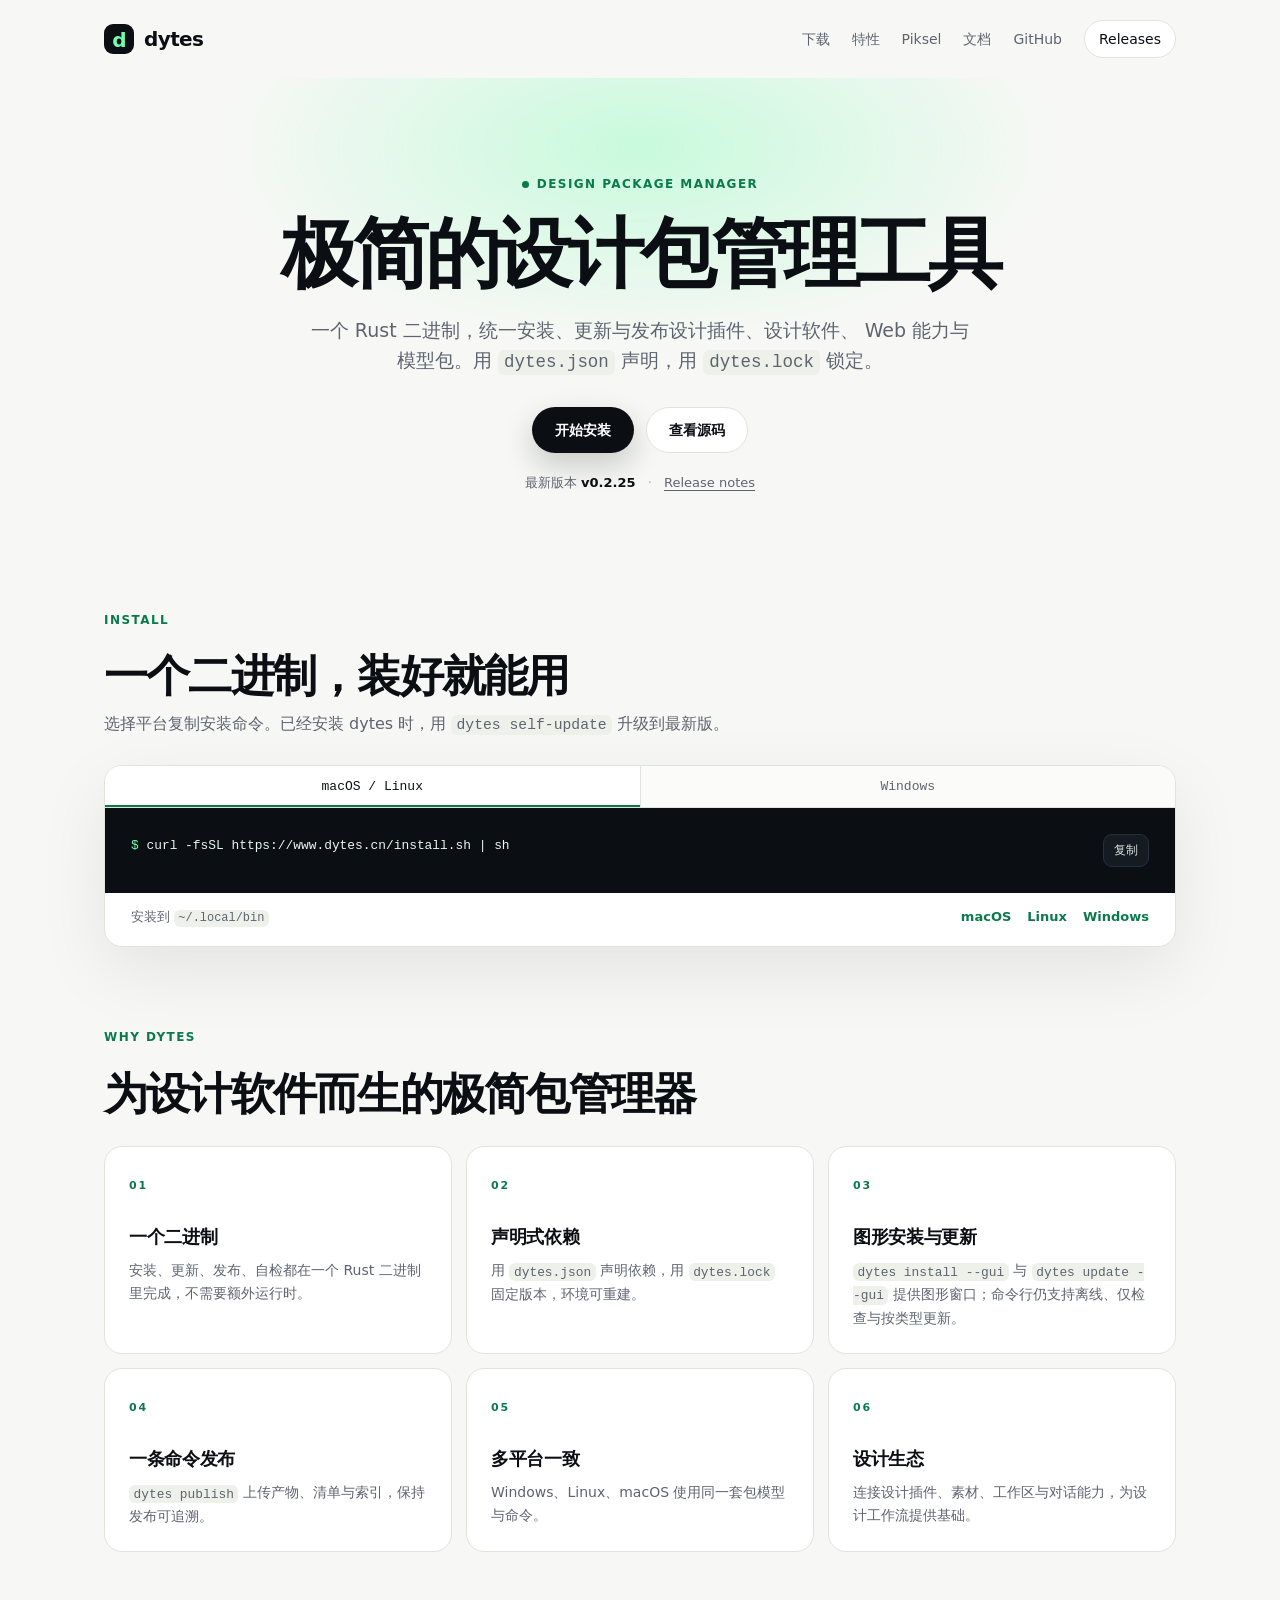
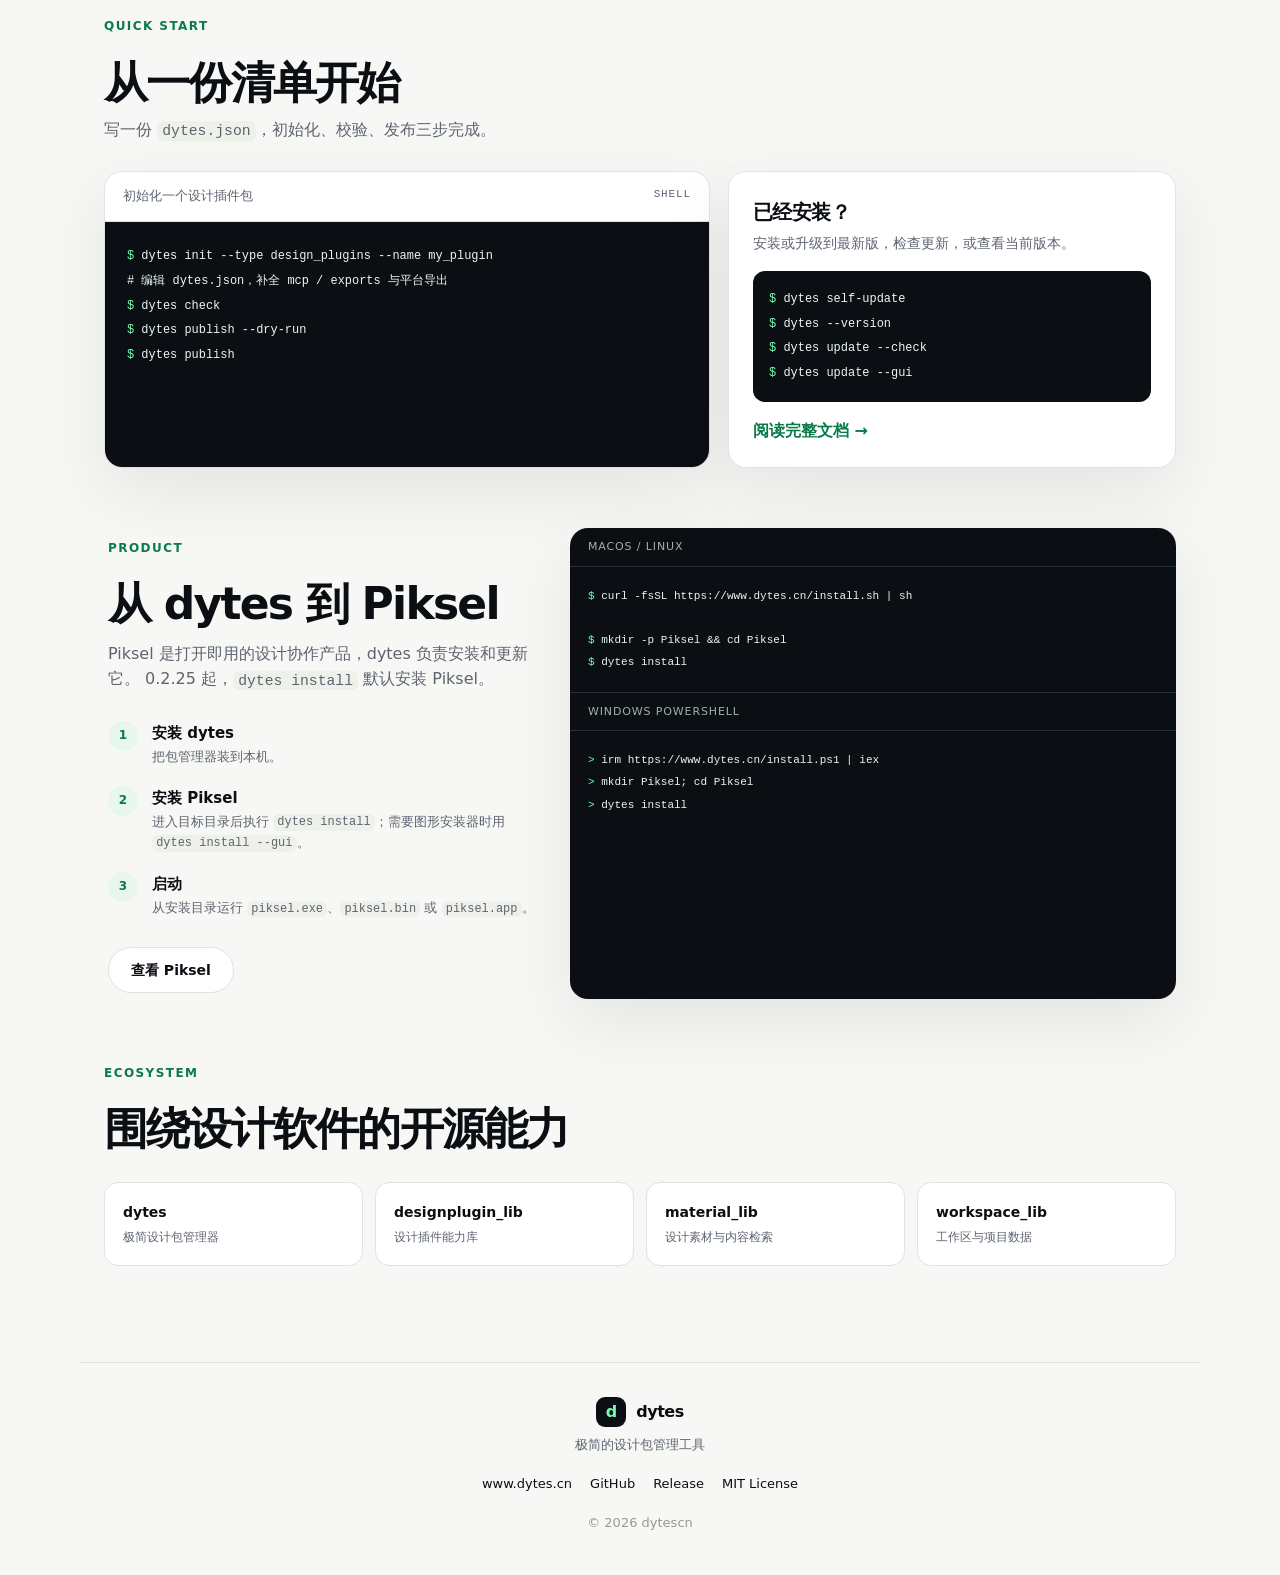
==== commit 7d9033f6: "docs: 官网改版为极简设计包管理工具并同步 0.2.25" ====
--- a/index.html
+++ b/index.html
@@ -3,14 +3,14 @@
 <head>
   <meta charset="utf-8">
   <meta name="viewport" content="width=device-width, initial-scale=1">
-  <title>dytes · AI 设计插件包管理工具</title>
-  <meta name="description" content="dytes 是面向设计软件的 AI 插件包管理工具，统一安装、更新和发布设计插件、设计软件与模型。">
+  <title>dytes · 极简的设计包管理工具</title>
+  <meta name="description" content="dytes 是一个极简的设计包管理工具：用一个 Rust 二进制统一安装、更新和发布设计插件、设计软件、Web 能力与模型包。">
   <meta name="theme-color" content="#0b0f14">
   <link rel="canonical" href="https://www.dytes.cn/">
   <meta property="og:type" content="website">
   <meta property="og:site_name" content="dytes">
-  <meta property="og:title" content="dytes · AI 设计插件包管理工具">
-  <meta property="og:description" content="统一管理设计插件、设计软件与模型包。">
+  <meta property="og:title" content="dytes · 极简的设计包管理工具">
+  <meta property="og:description" content="一个二进制，管理设计插件、设计软件、Web 能力与模型包。">
   <meta property="og:url" content="https://www.dytes.cn/">
   <link rel="icon" href="data:image/svg+xml,%3Csvg xmlns='http://www.w3.org/2000/svg' viewBox='0 0 64 64'%3E%3Crect width='64' height='64' rx='14' fill='%230b0f14'/%3E%3Cpath d='M20 18h12c10 0 16 5.6 16 14s-6 14-16 14H20V18zm10 8v12h2c5 0 8-2.3 8-6s-3-6-8-6h-2z' fill='%2370ffaf'/%3E%3C/svg%3E">
   <link rel="stylesheet" href="./assets/css/site.css">
@@ -23,7 +23,7 @@
     </a>
     <nav class="site-nav" aria-label="主导航">
       <a href="#download">下载</a>
-      <a href="#features">能力</a>
+      <a href="#features">特性</a>
       <a href="#piksel">Piksel</a>
       <a href="https://github.com/dytescn/dytes/tree/main/docs">文档</a>
       <a href="https://github.com/dytescn">GitHub</a>
@@ -33,18 +33,19 @@
 
   <main>
     <section class="hero">
-      <div class="hero-badge">AI design package manager</div>
-      <h1>管理设计插件，<span>像管理代码一样。</span></h1>
+      <div class="hero-badge">Design package manager</div>
+      <h1>极简的设计包管理工具</h1>
       <p class="hero-copy">
-        dytes 是面向设计软件的 AI 插件包管理工具。
-        统一安装、更新与发布设计插件、设计软件、Web 能力与模型包。
+        一个 Rust 二进制，统一安装、更新与发布设计插件、设计软件、
+        Web 能力与模型包。用 <code>dytes.json</code> 声明，用
+        <code>dytes.lock</code> 锁定。
       </p>
       <div class="hero-actions">
         <a class="button button-primary" href="#download">开始安装</a>
-        <a class="button button-ghost" href="https://github.com/dytescn">查看 GitHub</a>
+        <a class="button button-ghost" href="https://github.com/dytescn/dytes">查看源码</a>
       </div>
       <p class="release-line">
-        最新版本 <strong data-release-version>latest</strong>
+        最新版本 <strong data-release-version>v0.2.25</strong>
         <span class="dot">·</span>
         <a data-release-link href="https://github.com/dytescn/dytes/releases/latest">Release notes</a>
       </p>
@@ -53,8 +54,8 @@
     <section class="download-section" id="download">
       <div class="section-heading">
         <p class="eyebrow">Install</p>
-        <h2>一条命令，开始使用 dytes</h2>
-        <p>选择平台，复制安装命令。也可以直接下载对应平台的二进制。</p>
+        <h2>一个二进制，装好就能用</h2>
+        <p>选择平台复制安装命令。已经安装 dytes 时，用 <code>dytes self-update</code> 升级到最新版。</p>
       </div>
 
       <div class="install-card">
@@ -69,8 +70,8 @@
         <div class="install-meta">
           <span data-install-hint>安装到 <code>~/.local/bin</code></span>
           <span class="install-links">
-            <a data-download="macos" href="https://packages.funxdata.com/core/dytes/latest/macos/dytes">macOS</a>
-            <a data-download="linux" href="https://packages.funxdata.com/core/dytes/latest/linux/dytes">Linux</a>
+            <a data-download="macos" href="https://packages.funxdata.com/core/dytes/latest/macos/dytes.app">macOS</a>
+            <a data-download="linux" href="https://packages.funxdata.com/core/dytes/latest/linux/dytes.bin">Linux</a>
             <a data-download="windows" href="https://packages.funxdata.com/core/dytes/latest/windows/dytes.exe">Windows</a>
           </span>
         </div>
@@ -80,38 +81,38 @@
     <section class="features" id="features">
       <div class="section-heading">
         <p class="eyebrow">Why dytes</p>
-        <h2>为设计团队准备的包管理器</h2>
+        <h2>为设计软件而生的极简包管理器</h2>
       </div>
       <div class="feature-grid">
         <article class="feature-card">
           <span class="feature-icon">01</span>
-          <h3>插件与能力包</h3>
-          <p>统一管理设计插件、设计软件、Web 能力、系统库与模型包。</p>
+          <h3>一个二进制</h3>
+          <p>安装、更新、发布、自检都在一个 Rust 二进制里完成，不需要额外运行时。</p>
         </article>
         <article class="feature-card">
           <span class="feature-icon">02</span>
-          <h3>版本与依赖</h3>
-          <p>用 <code>dytes.json</code> 声明依赖，用 <code>dytes.lock</code> 固定版本。</p>
+          <h3>声明式依赖</h3>
+          <p>用 <code>dytes.json</code> 声明依赖，用 <code>dytes.lock</code> 固定版本，环境可重建。</p>
         </article>
         <article class="feature-card">
           <span class="feature-icon">03</span>
-          <h3>图形化更新</h3>
-          <p><code>dytes update --gui</code> 打开图形更新窗口，检查并安装更新；命令行仍支持离线与仅检查模式。</p>
+          <h3>图形安装与更新</h3>
+          <p><code>dytes install --gui</code> 与 <code>dytes update --gui</code> 提供图形窗口；命令行仍支持离线、仅检查与按类型更新。</p>
         </article>
         <article class="feature-card">
           <span class="feature-icon">04</span>
-          <h3>发布到对象存储</h3>
+          <h3>一条命令发布</h3>
           <p><code>dytes publish</code> 上传产物、清单与索引，保持发布可追溯。</p>
         </article>
         <article class="feature-card">
           <span class="feature-icon">05</span>
-          <h3>多平台</h3>
+          <h3>多平台一致</h3>
           <p>Windows、Linux、macOS 使用同一套包模型与命令。</p>
         </article>
         <article class="feature-card">
           <span class="feature-icon">06</span>
-          <h3>AI 设计生态</h3>
-          <p>连接插件、素材、工作区与对话能力，为设计工作流提供基础。</p>
+          <h3>设计生态</h3>
+          <p>连接设计插件、素材、工作区与对话能力，为设计工作流提供基础。</p>
         </article>
       </div>
     </section>
@@ -119,8 +120,8 @@
     <section class="quickstart">
       <div class="section-heading">
         <p class="eyebrow">Quick start</p>
-        <h2>从清单开始</h2>
-        <p>把包声明写进 <code>dytes.json</code>，剩下的交给 dytes。</p>
+        <h2>从一份清单开始</h2>
+        <p>写一份 <code>dytes.json</code>，初始化、校验、发布三步完成。</p>
       </div>
       <div class="quickstart-grid">
         <div class="code-card">
@@ -129,13 +130,16 @@
             <span class="code-lang">shell</span>
           </div>
           <pre><code><span class="prompt">$</span> dytes init --type design_plugins --name my_plugin
+# 编辑 dytes.json，补全 mcp / exports 与平台导出
+<span class="prompt">$</span> dytes check
 <span class="prompt">$</span> dytes publish --dry-run
 <span class="prompt">$</span> dytes publish</code></pre>
         </div>
         <div class="quickstart-copy">
           <h3>已经安装？</h3>
-          <p>检查更新，或查看当前版本与配置。</p>
-          <pre><code><span class="prompt">$</span> dytes --version
+          <p>安装或升级到最新版，检查更新，或查看当前版本。</p>
+          <pre><code><span class="prompt">$</span> dytes self-update
+<span class="prompt">$</span> dytes --version
 <span class="prompt">$</span> dytes update --check
 <span class="prompt">$</span> dytes update --gui</code></pre>
           <a class="text-link" href="https://github.com/dytescn/dytes/tree/main/docs">阅读完整文档 →</a>
@@ -149,8 +153,8 @@
           <p class="eyebrow">Product</p>
           <h2>从 dytes 到 Piksel</h2>
           <p>
-            dytes 是包管理器，Piksel 是客户实际打开的设计协作产品。
-            三步完成安装与首次启动。
+            Piksel 是打开即用的设计协作产品，dytes 负责安装和更新它。
+            0.2.25 起，<code>dytes install</code> 默认安装 Piksel。
           </p>
           <ol class="steps">
             <li>
@@ -163,15 +167,15 @@
             <li>
               <span class="step-index">2</span>
               <div>
-                <strong>运行图形安装器</strong>
-                <p>执行 <code>dytes install piksel --gui</code>，打开安装窗口。</p>
+                <strong>安装 Piksel</strong>
+                <p>进入目标目录后执行 <code>dytes install</code>；需要图形安装器时用 <code>dytes install --gui</code>。</p>
               </div>
             </li>
             <li>
               <span class="step-index">3</span>
               <div>
-                <strong>选择目录并安装</strong>
-                <p>图形安装器会下载并安装 Piksel 及其依赖。</p>
+                <strong>启动</strong>
+                <p>从安装目录运行 <code>piksel.exe</code>、<code>piksel.bin</code> 或 <code>piksel.app</code>。</p>
               </div>
             </li>
           </ol>
@@ -181,10 +185,12 @@
           <div class="terminal-head">macOS / Linux</div>
           <pre><code><span class="prompt">$</span> curl -fsSL https://www.dytes.cn/install.sh | sh
 
-<span class="prompt">$</span> dytes install piksel --gui</code></pre>
+<span class="prompt">$</span> mkdir -p Piksel &amp;&amp; cd Piksel
+<span class="prompt">$</span> dytes install</code></pre>
           <div class="terminal-head terminal-head-second">Windows PowerShell</div>
           <pre><code><span class="prompt">&gt;</span> irm https://www.dytes.cn/install.ps1 | iex
-<span class="prompt">&gt;</span> dytes install piksel --gui</code></pre>
+<span class="prompt">&gt;</span> mkdir Piksel; cd Piksel
+<span class="prompt">&gt;</span> dytes install</code></pre>
         </div>
       </div>
     </section>
@@ -192,12 +198,12 @@
     <section class="ecosystem" id="ecosystem">
       <div class="section-heading">
         <p class="eyebrow">Ecosystem</p>
-        <h2>设计软件相关的开源能力</h2>
+        <h2>围绕设计软件的开源能力</h2>
       </div>
       <div class="ecosystem-list">
         <a href="https://github.com/dytescn/dytes" class="ecosystem-item">
           <strong>dytes</strong>
-          <span>安装、更新、发布与清单管理</span>
+          <span>极简设计包管理器</span>
         </a>
         <a href="https://github.com/dytescn/designplugin_lib" class="ecosystem-item">
           <strong>designplugin_lib</strong>
@@ -220,7 +226,7 @@
       <span class="brand-mark">d</span>
       <strong>dytes</strong>
     </div>
-    <p>AI 设计插件包管理工具</p>
+    <p>极简的设计包管理工具</p>
     <div class="footer-links">
       <a href="https://www.dytes.cn">www.dytes.cn</a>
       <a href="https://github.com/dytescn">GitHub</a>
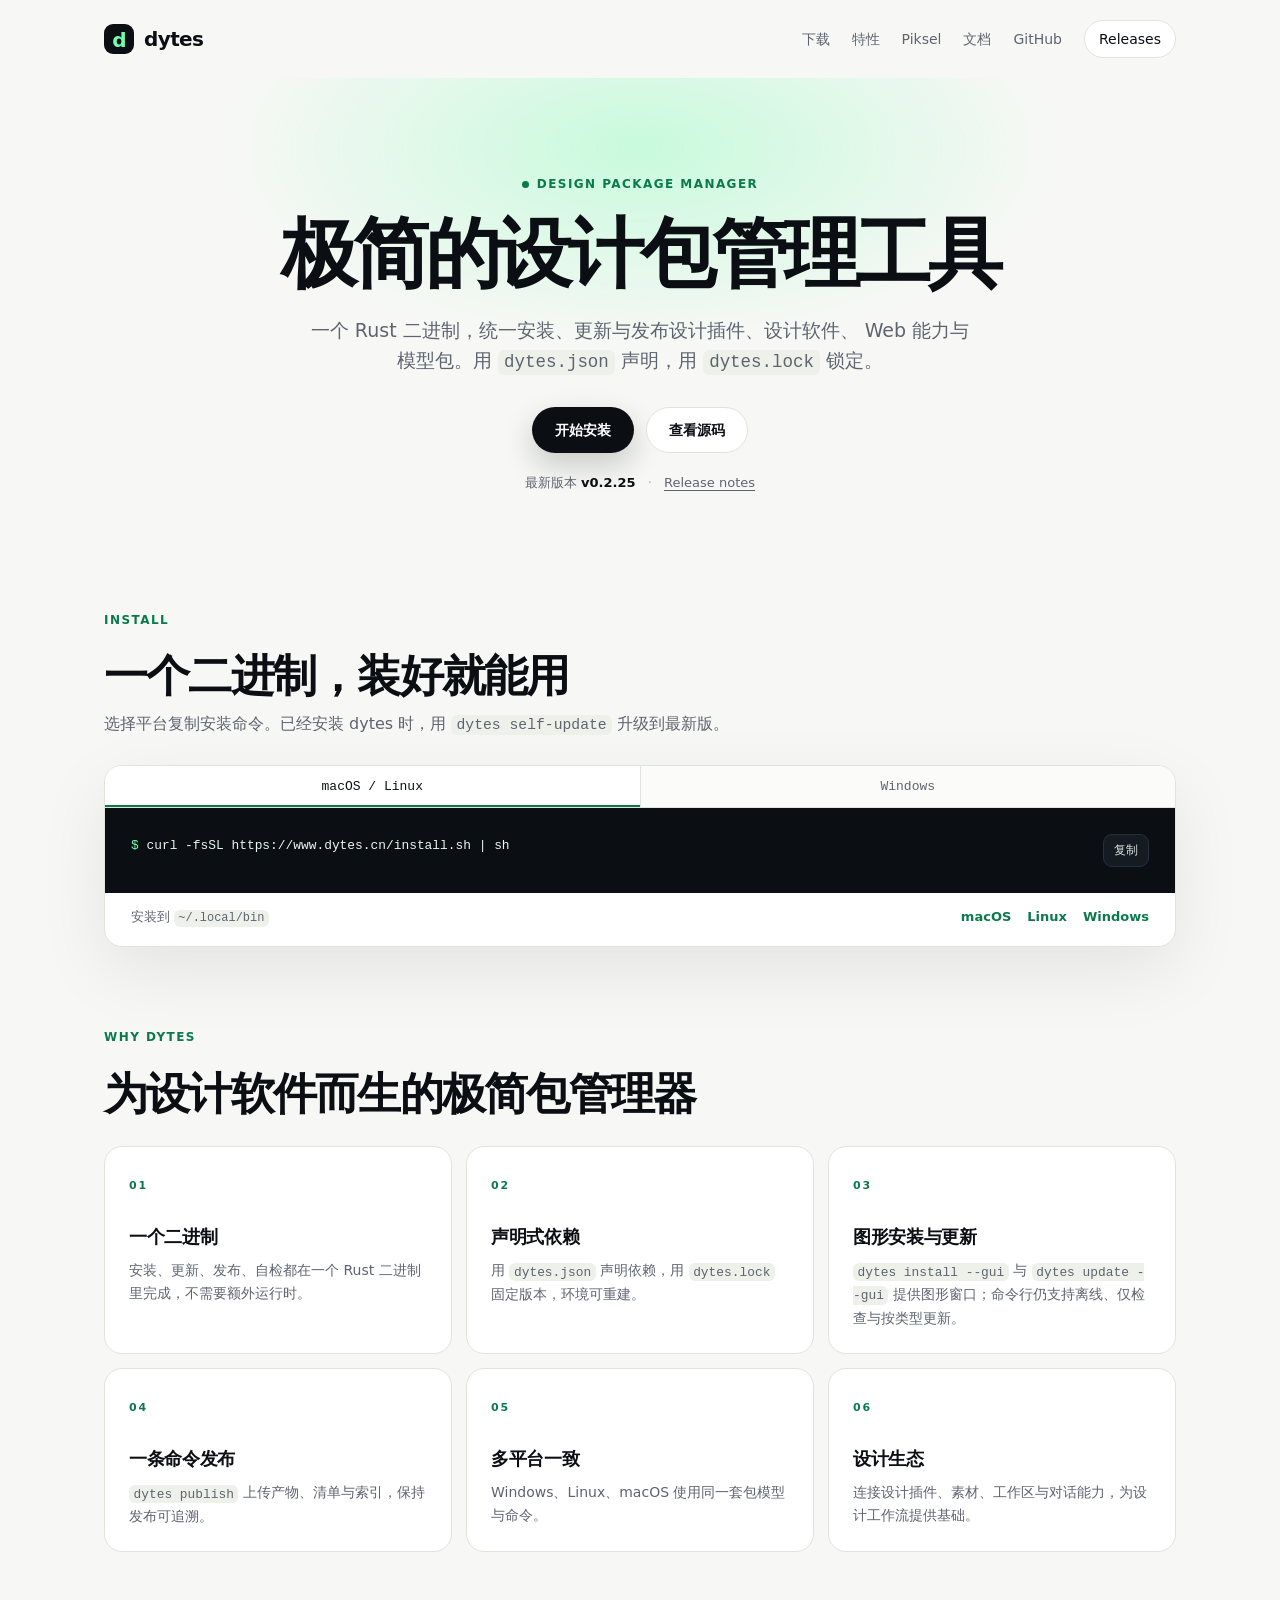
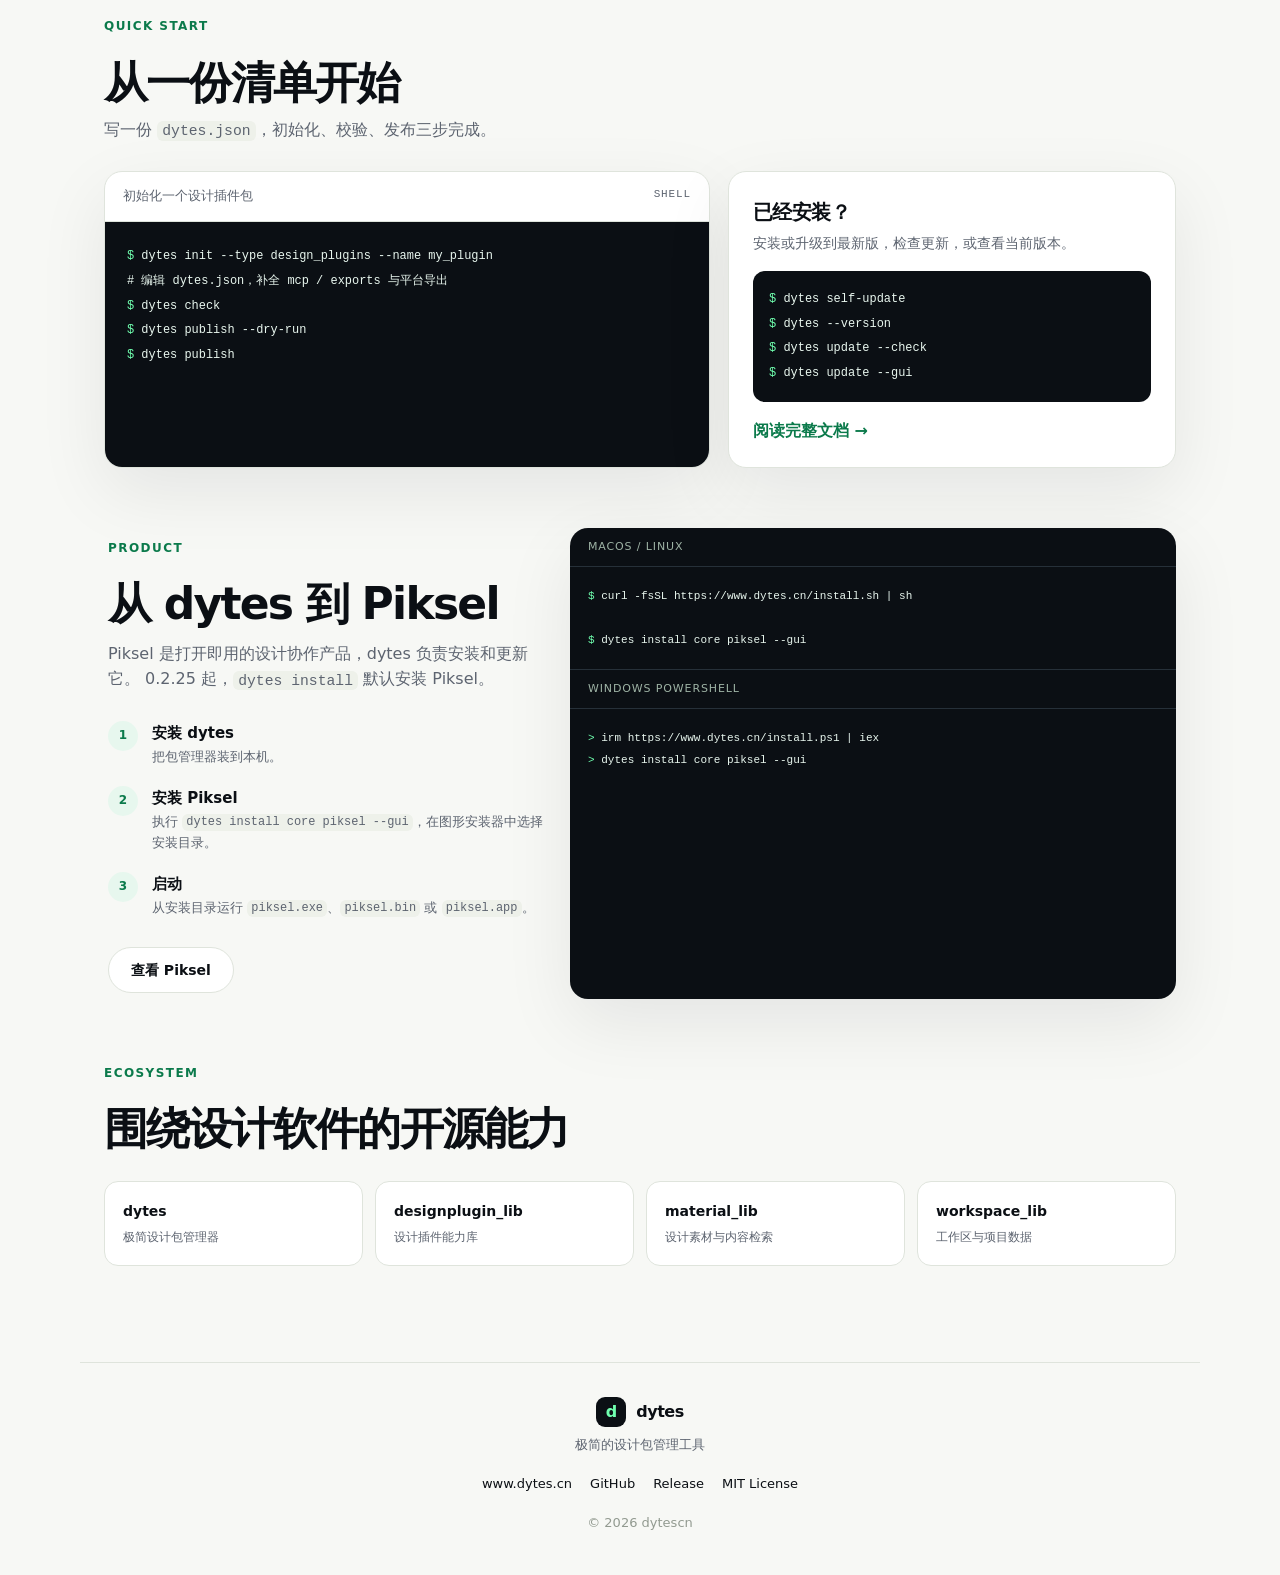
==== commit 08192bf2: "docs: Piksel 安装命令改为 dytes install core piksel --gui" ====
--- a/index.html
+++ b/index.html
@@ -168,7 +168,7 @@
               <span class="step-index">2</span>
               <div>
                 <strong>安装 Piksel</strong>
-                <p>进入目标目录后执行 <code>dytes install</code>；需要图形安装器时用 <code>dytes install --gui</code>。</p>
+                <p>执行 <code>dytes install core piksel --gui</code>，在图形安装器中选择安装目录。</p>
               </div>
             </li>
             <li>
@@ -185,12 +185,10 @@
           <div class="terminal-head">macOS / Linux</div>
           <pre><code><span class="prompt">$</span> curl -fsSL https://www.dytes.cn/install.sh | sh
 
-<span class="prompt">$</span> mkdir -p Piksel &amp;&amp; cd Piksel
-<span class="prompt">$</span> dytes install</code></pre>
+<span class="prompt">$</span> dytes install core piksel --gui</code></pre>
           <div class="terminal-head terminal-head-second">Windows PowerShell</div>
           <pre><code><span class="prompt">&gt;</span> irm https://www.dytes.cn/install.ps1 | iex
-<span class="prompt">&gt;</span> mkdir Piksel; cd Piksel
-<span class="prompt">&gt;</span> dytes install</code></pre>
+<span class="prompt">&gt;</span> dytes install core piksel --gui</code></pre>
         </div>
       </div>
     </section>
